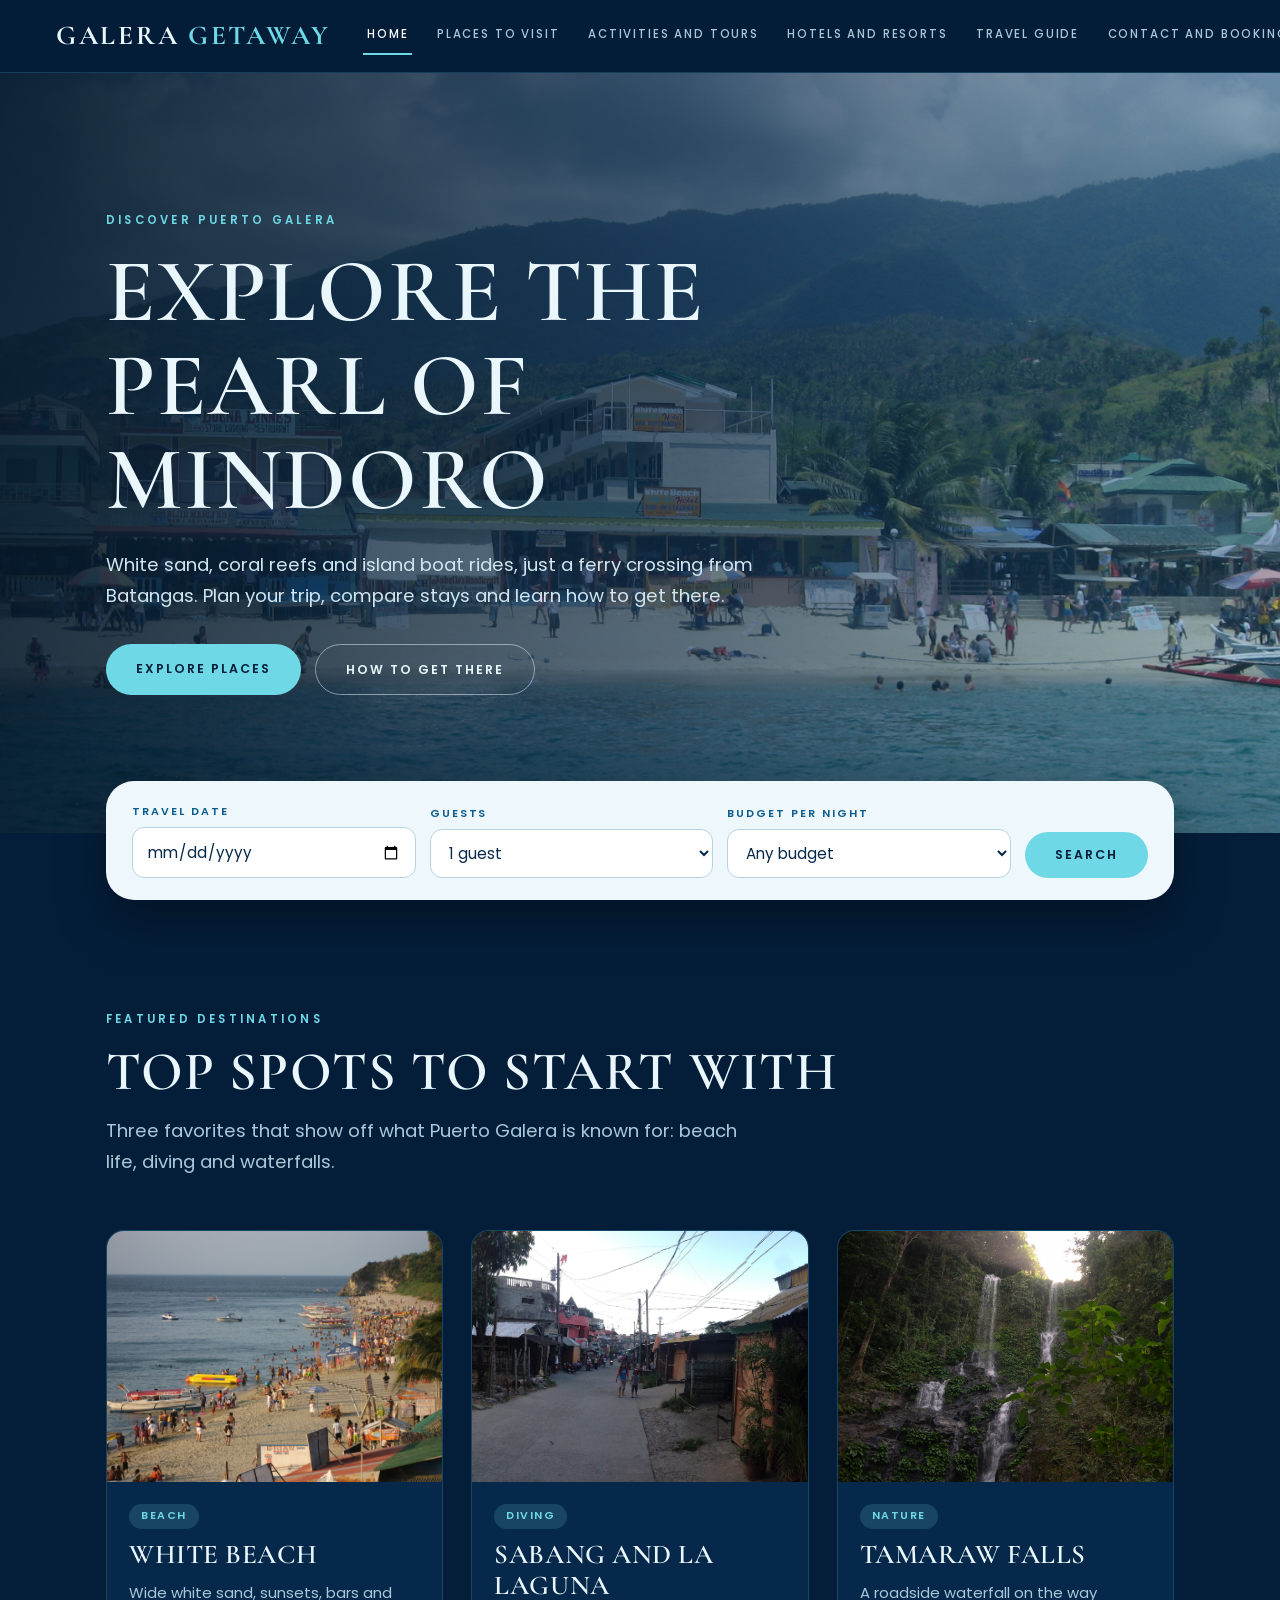
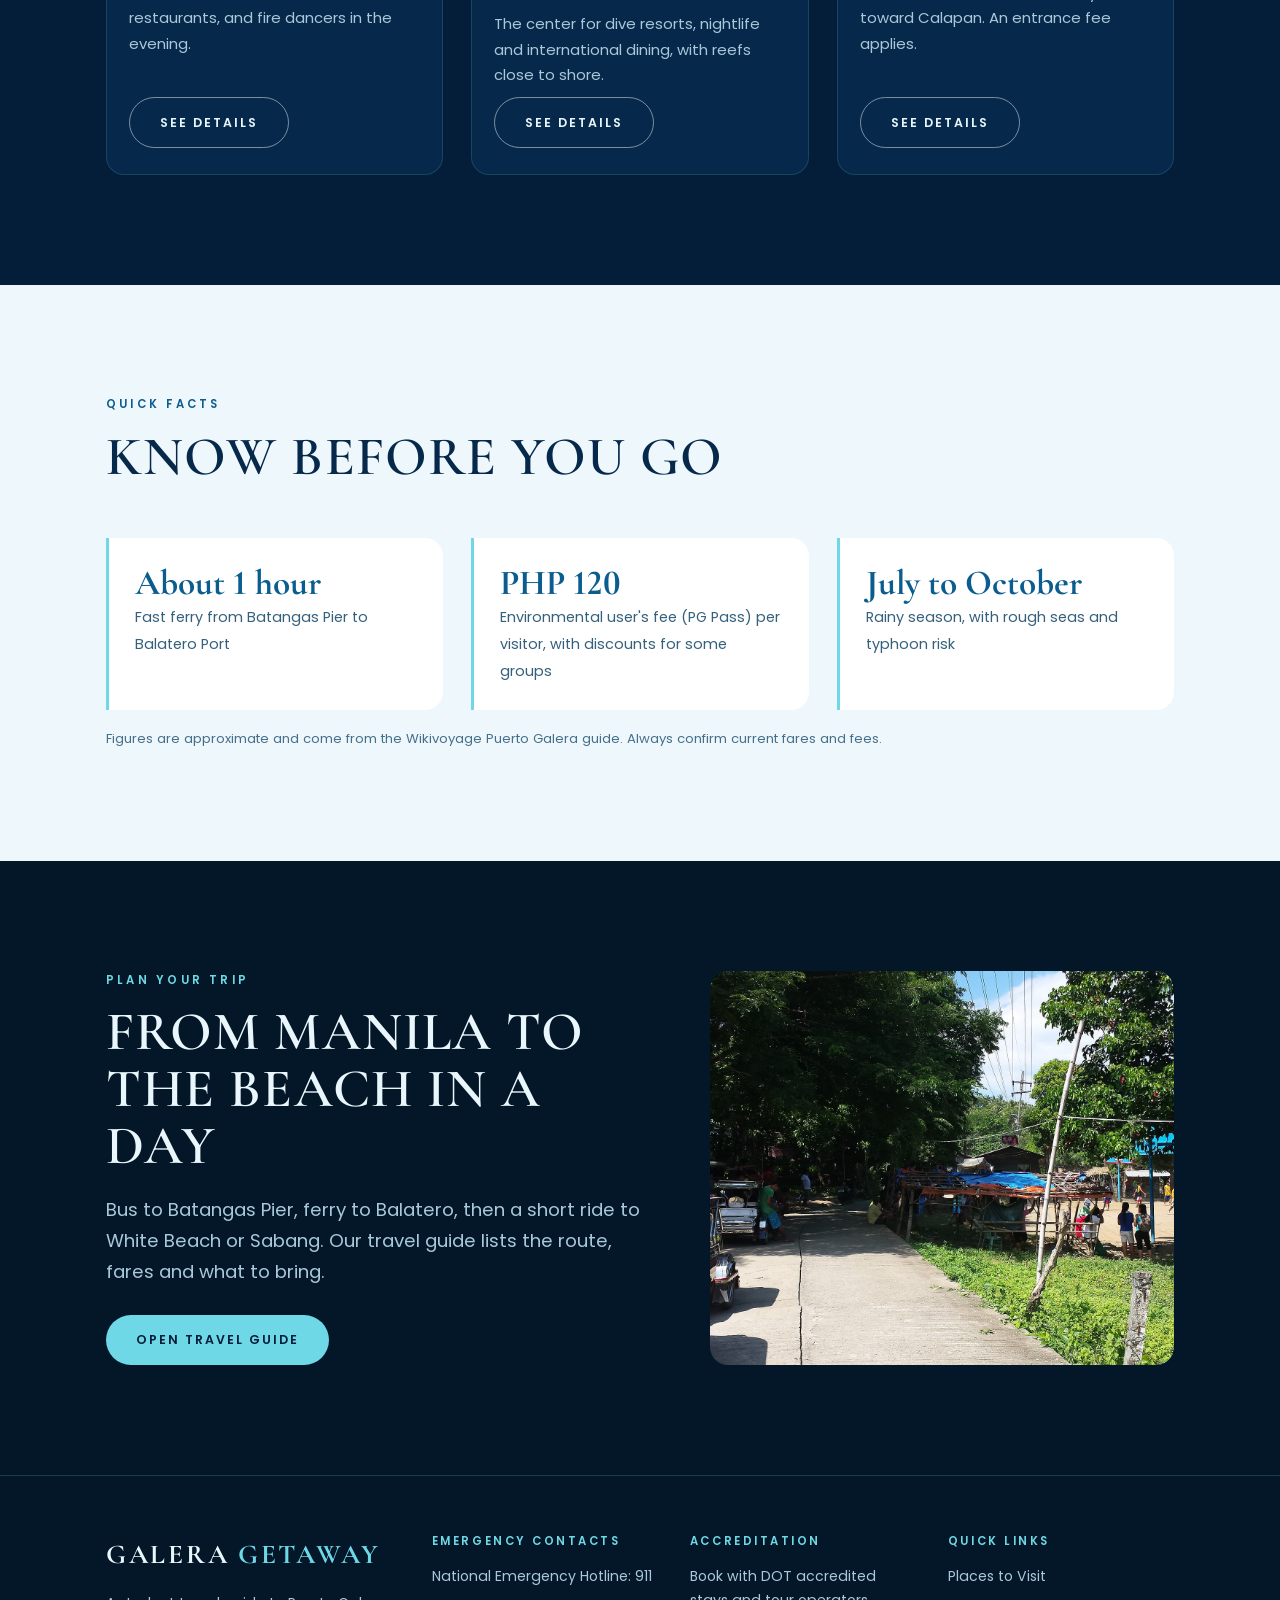
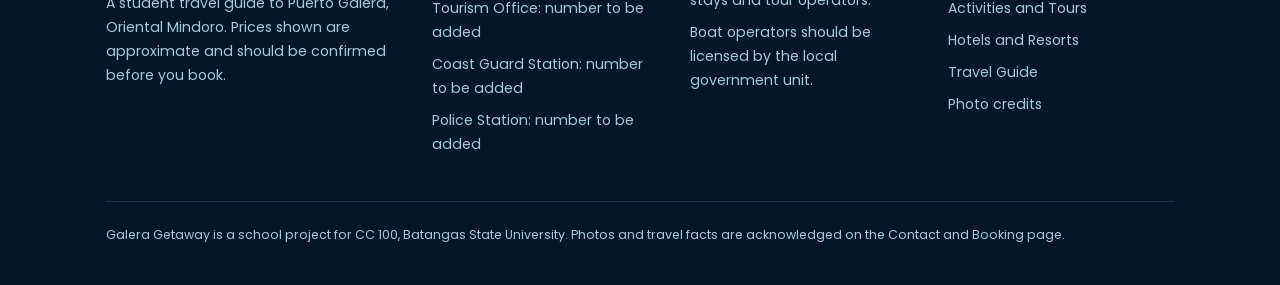
==== index.html @ 89b0ece3 "feat: add Galera Getaway Puerto Galera travel website Six page HTML and CSS site with top nav on des" ====
<!DOCTYPE html>
<html lang="en">
<head>
  <meta charset="utf-8">
  <meta name="viewport" content="width=device-width, initial-scale=1">
  <title>Home | Galera Getaway</title>
  <meta name="description" content="Plan a trip to Puerto Galera: places to visit, activities, hotels and a travel guide.">
  <link rel="preconnect" href="https://fonts.googleapis.com">
  <link rel="preconnect" href="https://fonts.gstatic.com" crossorigin>
  <link href="https://fonts.googleapis.com/css2?family=Cormorant+Garamond:wght@500;600;700&amp;family=Poppins:wght@400;500;600&amp;display=swap" rel="stylesheet">
  <link rel="stylesheet" href="styles.css">
</head>
<body>
  <header class="site-header">
    <div class="wrap">
      <a class="brand" href="index.html">Galera <span>Getaway</span></a>
      <nav aria-label="Main menu">
        <ul class="nav-list">
        <li><a href="index.html" aria-current="page"><svg viewBox="0 0 24 24" aria-hidden="true"><path d="M3 11l9-8 9 8v10a1 1 0 0 1-1 1h-5v-6H9v6H4a1 1 0 0 1-1-1z"/></svg><span class="tab-label-full">Home</span><span class="tab-label-short">Home</span></a></li>
        <li><a href="places.html"><svg viewBox="0 0 24 24" aria-hidden="true"><path d="M12 22s7-6.5 7-12a7 7 0 1 0-14 0c0 5.5 7 12 7 12z"/><circle cx="12" cy="10" r="2.5"/></svg><span class="tab-label-full">Places to Visit</span><span class="tab-label-short">Places</span></a></li>
        <li><a href="activities.html"><svg viewBox="0 0 24 24" aria-hidden="true"><circle cx="12" cy="12" r="9"/><path d="M16 8l-2 6-6 2 2-6z"/></svg><span class="tab-label-full">Activities and Tours</span><span class="tab-label-short">Tours</span></a></li>
        <li><a href="hotels.html"><svg viewBox="0 0 24 24" aria-hidden="true"><path d="M3 20V8M3 15h18v5M21 15v-3a3 3 0 0 0-3-3h-7v6"/><circle cx="7" cy="11.5" r="1.8"/></svg><span class="tab-label-full">Hotels and Resorts</span><span class="tab-label-short">Stay</span></a></li>
        <li><a href="guide.html"><svg viewBox="0 0 24 24" aria-hidden="true"><path d="M9 4L3 6v14l6-2 6 2 6-2V4l-6 2z"/><path d="M9 4v14M15 6v14"/></svg><span class="tab-label-full">Travel Guide</span><span class="tab-label-short">Guide</span></a></li>
        <li><a href="contact.html"><svg viewBox="0 0 24 24" aria-hidden="true"><rect x="3" y="5" width="18" height="16" rx="2"/><path d="M3 10h18M8 3v4M16 3v4"/></svg><span class="tab-label-full">Contact and Booking</span><span class="tab-label-short">Book</span></a></li>
        </ul>
      </nav>
    </div>
  </header>

  <main>
    <section class="hero">
      <img class="hero-bg" src="images/hero-white-beach.jpg" alt="White Beach in Puerto Galera seen from the sea">
      <div class="wrap">
        <p class="eyebrow">DISCOVER PUERTO GALERA</p>
        <h1>Explore the Pearl of Mindoro</h1>
        <p class="lead">White sand, coral reefs and island boat rides, just a ferry crossing from Batangas. Plan your trip, compare stays and learn how to get there.</p>
        <div class="hero-actions">
          <a class="btn" href="places.html">Explore Places</a>
          <a class="btn ghost" href="guide.html">How to Get There</a>
        </div>
      </div>
    </section>

    <div class="search-bar wrap">
      <form class="search-form" action="hotels.html" method="get">
        <div class="field"><label for="s-date">Travel date</label><input id="s-date" type="date"></div>
        <div class="field"><label for="s-guests">Guests</label>
          <select id="s-guests"><option>1 guest</option><option>2 guests</option><option>3 to 4 guests</option><option>5 or more guests</option></select></div>
        <div class="field"><label for="s-budget">Budget per night</label>
          <select id="s-budget"><option>Any budget</option><option>Budget</option><option>Mid range</option><option>Resort</option></select></div>
        <button class="btn" type="submit">Search</button>
      </form>
    </div>

    <section class="section">
      <div class="wrap">
        <div class="section-head">
          <p class="eyebrow">FEATURED DESTINATIONS</p>
          <h2>Top spots to start with</h2>
          <p class="lead">Three favorites that show off what Puerto Galera is known for: beach life, diving and waterfalls.</p>
        </div>
        <div class="grid cols-3">
        <article class="card">
          <img src="images/white-beach-sunset.jpg" alt="Sunset over White Beach, Puerto Galera" loading="lazy">
          <div class="card-body">
            <span class="tag">Beach</span>
            <h3>White Beach</h3>
            <p>Wide white sand, sunsets, bars and restaurants, and fire dancers in the evening.</p>
            <a class="btn ghost" href="places.html#white-beach">See details</a>
          </div>
        </article>
        <article class="card">
          <img src="images/sabang.jpg" alt="A street in Sabang" loading="lazy">
          <div class="card-body">
            <span class="tag">Diving</span>
            <h3>Sabang and La Laguna</h3>
            <p>The center for dive resorts, nightlife and international dining, with reefs close to shore.</p>
            <a class="btn ghost" href="places.html#sabang">See details</a>
          </div>
        </article>
        <article class="card">
          <img src="images/tamaraw-falls.jpg" alt="Tamaraw Falls near Puerto Galera" loading="lazy">
          <div class="card-body">
            <span class="tag">Nature</span>
            <h3>Tamaraw Falls</h3>
            <p>A roadside waterfall on the way toward Calapan. An entrance fee applies.</p>
            <a class="btn ghost" href="places.html#tamaraw-falls">See details</a>
          </div>
        </article>
        </div>
      </div>
    </section>

    <section class="section light">
      <div class="wrap">
        <div class="section-head">
          <p class="eyebrow">QUICK FACTS</p>
          <h2>Know before you go</h2>
        </div>
        <div class="grid cols-3">
          <div class="fact"><strong>About 1 hour</strong><span>Fast ferry from Batangas Pier to Balatero Port</span></div>
          <div class="fact"><strong>PHP 120</strong><span>Environmental user's fee (PG Pass) per visitor, with discounts for some groups</span></div>
          <div class="fact"><strong>July to October</strong><span>Rainy season, with rough seas and typhoon risk</span></div>
        </div>
        <p class="note">Figures are approximate and come from the Wikivoyage Puerto Galera guide. Always confirm current fares and fees.</p>
      </div>
    </section>

    <section class="section deep">
      <div class="wrap">
        <div class="split">
          <div>
            <p class="eyebrow">PLAN YOUR TRIP</p>
            <h2>From Manila to the beach in a day</h2>
            <p class="lead" style="margin:18px 0 28px">Bus to Batangas Pier, ferry to Balatero, then a short ride to White Beach or Sabang. Our travel guide lists the route, fares and what to bring.</p>
            <a class="btn" href="guide.html">Open Travel Guide</a>
          </div>
          <img src="images/balatero.jpg" alt="Balatero Port and the bay" loading="lazy" style="border-radius:var(--radius);width:100%;height:100%;min-height:260px;object-fit:cover">
        </div>
      </div>
    </section>
  </main>

  <footer class="site-footer">
    <div class="wrap">
      <div class="footer-grid">
        <div>
          <a class="brand" href="index.html">Galera <span>Getaway</span></a>
          <p style="margin-top:14px">A student travel guide to Puerto Galera, Oriental Mindoro. Prices shown are approximate and should be confirmed before you book.</p>
        </div>
        <div>
          <h4>Emergency Contacts</h4>
          <ul>
            <li>National Emergency Hotline: 911</li>
            <li>Tourism Office: number to be added</li>
            <li>Coast Guard Station: number to be added</li>
            <li>Police Station: number to be added</li>
          </ul>
        </div>
        <div>
          <h4>Accreditation</h4>
          <ul>
            <li>Book with DOT accredited stays and tour operators.</li>
            <li>Boat operators should be licensed by the local government unit.</li>
          </ul>
        </div>
        <div>
          <h4>Quick Links</h4>
          <ul>
            <li><a href="places.html">Places to Visit</a></li>
            <li><a href="activities.html">Activities and Tours</a></li>
            <li><a href="hotels.html">Hotels and Resorts</a></li>
            <li><a href="guide.html">Travel Guide</a></li>
            <li><a href="contact.html#credits">Photo credits</a></li>
          </ul>
        </div>
      </div>
      <p class="footer-base">Galera Getaway is a school project for CC 100, Batangas State University. Photos and travel facts are acknowledged on the Contact and Booking page.</p>
    </div>
  </footer>
</body>
</html>
---- styles.css ----
/* Galera Getaway, shared stylesheet for all pages */

:root {
  --navy-950: #031729;
  --navy-900: #041e3a;
  --navy-800: #06284a;
  --blue-700: #0b5d8f;
  --blue-500: #1c8fc2;
  --cyan: #6fd8e6;
  --cyan-dark: #4cc3d3;
  --mist: #eef7fb;
  --mist-2: #dcedf5;
  --ink: #06284a;
  --text-light: #e9f6fb;
  --text-soft: #a9c8d9;
  --gutter: clamp(16px, 5vw, 56px);
  --max: 1180px;
  --nav-h: 72px;
  --tab-h: 68px;
  --radius: 18px;
  --serif: "Cormorant Garamond", Georgia, "Times New Roman", serif;
  --sans: "Poppins", "Segoe UI", Arial, sans-serif;
}

*, *::before, *::after { box-sizing: border-box; }

html {
  scroll-behavior: smooth;
  -webkit-text-size-adjust: 100%;
}

body {
  margin: 0;
  background: var(--navy-900);
  color: var(--text-light);
  font-family: var(--sans);
  font-size: 1rem;
  line-height: 1.7;
  hyphens: none;
  overflow-wrap: normal;
  word-break: normal;
}

img { max-width: 100%; display: block; }
a { color: inherit; }
h1, h2, h3, h4, p, ul, ol, table, figure { margin: 0; }
ul, ol { padding: 0; list-style: none; }

/* ---------- Typography ---------- */
h1, h2, h3 {
  font-family: var(--serif);
  font-weight: 600;
  line-height: 1.05;
  text-transform: uppercase;
  letter-spacing: 0.02em;
}
h1 { font-size: clamp(2.6rem, 8vw, 5.6rem); }
h2 { font-size: clamp(2rem, 5vw, 3.4rem); }
h3 { font-size: clamp(1.35rem, 2.4vw, 1.7rem); line-height: 1.15; }

.eyebrow {
  font-size: 0.72rem;
  font-weight: 600;
  letter-spacing: 0.28em;
  text-transform: uppercase;
  color: var(--cyan);
  margin-bottom: 14px;
}
.lead { font-size: clamp(1rem, 1.6vw, 1.15rem); color: var(--text-soft); max-width: 60ch; }

/* ---------- Layout ---------- */
.wrap { width: 100%; max-width: var(--max); margin: 0 auto; padding: 0 var(--gutter); }

.section { padding: clamp(56px, 9vw, 110px) 0; }
.section.light { background: var(--mist); color: var(--ink); }
.section.light .eyebrow { color: var(--blue-700); }
.section.light .lead { color: #35607c; }
.section.deep { background: var(--navy-950); }

.section-head { margin-bottom: clamp(28px, 5vw, 52px); }
.section-head h2 { margin-bottom: 14px; }

.grid { display: grid; gap: clamp(16px, 2.4vw, 28px); }
.grid.cols-3 { grid-template-columns: repeat(3, minmax(0, 1fr)); }
.grid.cols-2 { grid-template-columns: repeat(2, minmax(0, 1fr)); }

/* ---------- Buttons ---------- */
.btn {
  display: inline-block;
  padding: 14px 30px;
  border-radius: 999px;
  background: var(--cyan);
  color: var(--navy-900);
  font-family: var(--sans);
  font-size: 0.78rem;
  font-weight: 600;
  letter-spacing: 0.16em;
  text-transform: uppercase;
  text-decoration: none;
  border: 0;
  cursor: pointer;
  transition: background 0.2s ease, transform 0.2s ease;
}
.btn:hover, .btn:focus-visible { background: #a4ebf3; transform: translateY(-2px); }
.btn.ghost { background: transparent; color: var(--text-light); border: 1px solid rgba(233, 246, 251, 0.5); }
.btn.ghost:hover { background: rgba(233, 246, 251, 0.12); }
.section.light .btn.ghost { color: var(--ink); border-color: rgba(6, 40, 74, 0.4); }

:focus-visible { outline: 3px solid var(--cyan); outline-offset: 3px; }

/* ---------- Navigation ---------- */
.site-header {
  position: sticky;
  top: 0;
  z-index: 50;
  background: rgba(4, 30, 58, 0.92);
  backdrop-filter: blur(10px);
  border-bottom: 1px solid rgba(111, 216, 230, 0.18);
}
.site-header .wrap {
  max-width: 1440px;
  gap: 32px;
  display: flex;
  align-items: center;
  justify-content: space-between;
  height: var(--nav-h);
}
.brand {
  font-family: var(--serif);
  font-size: 1.7rem;
  font-weight: 700;
  letter-spacing: 0.1em;
  text-transform: uppercase;
  text-decoration: none;
  white-space: nowrap;
}
.brand span { color: var(--cyan); }

.nav-list { display: flex; gap: clamp(12px, 1.6vw, 26px); }
.nav-list a {
  display: block;
  padding: 8px 4px;
  font-size: 0.72rem;
  font-weight: 500;
  letter-spacing: 0.16em;
  text-transform: uppercase;
  text-decoration: none;
  color: var(--text-soft);
  border-bottom: 2px solid transparent;
  white-space: nowrap;
  transition: color 0.2s ease, border-color 0.2s ease;
}
.nav-list a:hover, .nav-list a[aria-current="page"] { color: #fff; border-color: var(--cyan); }
.nav-list svg, .nav-list .tab-label-short { display: none; }

/* ---------- Hero ---------- */
.hero {
  position: relative;
  display: flex;
  align-items: center;
  min-height: min(86vh, 760px);
  overflow: hidden;
  isolation: isolate;
}
.hero.short { min-height: min(52vh, 460px); }
.hero-bg {
  position: absolute;
  inset: 0;
  width: 100%;
  height: 100%;
  object-fit: cover;
  z-index: -2;
}
.hero::after {
  content: "";
  position: absolute;
  inset: 0;
  z-index: -1;
  background: linear-gradient(100deg, rgba(3, 23, 41, 0.9) 0%, rgba(6, 40, 74, 0.62) 55%, rgba(11, 93, 143, 0.28) 100%);
}
.hero .wrap { padding-top: 48px; padding-bottom: 48px; }
.hero h1 { max-width: 15ch; margin-bottom: 22px; }
.hero.short h1 { font-size: clamp(2.4rem, 7vw, 4.4rem); max-width: 16ch; }
.hero .lead { margin-bottom: 32px; color: #cfe6f1; }
.hero-actions { display: flex; flex-wrap: wrap; gap: 14px; }

/* ---------- Search bar ---------- */
.search-bar {
  position: relative;
  z-index: 2;
  margin-top: -52px;
}
.search-form {
  display: grid;
  grid-template-columns: repeat(3, minmax(0, 1fr)) auto;
  gap: 14px;
  align-items: end;
  padding: 22px 26px;
  border-radius: 28px;
  background: var(--mist);
  color: var(--ink);
  box-shadow: 0 22px 50px rgba(0, 0, 0, 0.35);
}
.field { display: flex; flex-direction: column; gap: 6px; min-width: 0; }
.field label {
  font-size: 0.68rem;
  font-weight: 600;
  letter-spacing: 0.18em;
  text-transform: uppercase;
  color: var(--blue-700);
}
.field input, .field select, .field textarea {
  width: 100%;
  padding: 12px 14px;
  border: 1px solid #b7d3e2;
  border-radius: 12px;
  background: #fff;
  color: var(--ink);
  font-family: var(--sans);
  font-size: 0.95rem;
}

/* ---------- Cards ---------- */
.card {
  display: flex;
  flex-direction: column;
  overflow: hidden;
  border-radius: var(--radius);
  background: var(--navy-800);
  border: 1px solid rgba(111, 216, 230, 0.16);
  transition: transform 0.25s ease, border-color 0.25s ease;
}
.card:hover { transform: translateY(-4px); border-color: rgba(111, 216, 230, 0.5); }
.card img { width: 100%; aspect-ratio: 4 / 3; object-fit: cover; }
.card-body { display: flex; flex-direction: column; flex: 1; gap: 10px; padding: 22px 22px 26px; }
.card-body p { color: var(--text-soft); font-size: 0.93rem; }
.card-body .btn { align-self: flex-start; margin-top: auto; }
.tag {
  align-self: flex-start;
  padding: 3px 12px;
  border-radius: 999px;
  background: rgba(111, 216, 230, 0.16);
  color: var(--cyan);
  font-size: 0.68rem;
  font-weight: 600;
  letter-spacing: 0.14em;
  text-transform: uppercase;
}

.section.light .card { background: #fff; border-color: #cfe3ee; }
.section.light .card-body p { color: #46708a; }
.section.light .tag { background: #d6edf6; color: var(--blue-700); }

/* ---------- Facts band ---------- */
.fact { padding: 26px; border-left: 3px solid var(--cyan); background: rgba(255, 255, 255, 0.04); border-radius: 0 var(--radius) var(--radius) 0; }
.fact strong { display: block; font-family: var(--serif); font-size: 2.2rem; color: var(--cyan); line-height: 1.1; }
.fact span { color: var(--text-soft); font-size: 0.9rem; }

/* ---------- Tables ---------- */
.table-wrap { overflow-x: auto; border-radius: var(--radius); border: 1px solid rgba(111, 216, 230, 0.2); }
table { width: 100%; border-collapse: collapse; min-width: 560px; }
th, td { padding: 16px 20px; text-align: left; vertical-align: top; border-bottom: 1px solid rgba(111, 216, 230, 0.16); }
th {
  font-size: 0.7rem;
  font-weight: 600;
  letter-spacing: 0.18em;
  text-transform: uppercase;
  color: var(--cyan);
  background: rgba(111, 216, 230, 0.08);
}
td { font-size: 0.93rem; }
td:first-child { font-weight: 600; }
tr:last-child td { border-bottom: 0; }
.section.light .table-wrap { border-color: #cfe3ee; background: #fff; }
.section.light th { color: var(--blue-700); background: #e3f1f8; }
.section.light td { border-color: #e1eef5; }

.note { margin-top: 18px; font-size: 0.82rem; color: var(--text-soft); }
.section.light .note { color: #46708a; }

/* ---------- Hotel filter (CSS only) ---------- */
.filter-radio { position: absolute; opacity: 0; pointer-events: none; }
.filter-bar { display: flex; flex-wrap: wrap; gap: 10px; margin-bottom: 30px; }
.chip {
  padding: 10px 22px;
  border-radius: 999px;
  border: 1px solid #9cc4d8;
  font-size: 0.74rem;
  font-weight: 600;
  letter-spacing: 0.14em;
  text-transform: uppercase;
  color: var(--blue-700);
  cursor: pointer;
  background: #fff;
}
#f-all:checked ~ .filter-bar [for="f-all"],
#f-budget:checked ~ .filter-bar [for="f-budget"],
#f-mid:checked ~ .filter-bar [for="f-mid"],
#f-resort:checked ~ .filter-bar [for="f-resort"] { background: var(--blue-700); color: #fff; border-color: var(--blue-700); }
#f-budget:focus-visible ~ .filter-bar [for="f-budget"],
#f-mid:focus-visible ~ .filter-bar [for="f-mid"],
#f-resort:focus-visible ~ .filter-bar [for="f-resort"],
#f-all:focus-visible ~ .filter-bar [for="f-all"] { outline: 3px solid var(--cyan); outline-offset: 3px; }
#f-budget:checked ~ .grid .stay:not([data-tier="budget"]),
#f-mid:checked ~ .grid .stay:not([data-tier="mid"]),
#f-resort:checked ~ .grid .stay:not([data-tier="resort"]) { display: none; }

/* ---------- Route steps ---------- */
.route { display: grid; grid-template-columns: repeat(4, minmax(0, 1fr)); gap: 0; counter-reset: step; }
.step { position: relative; padding: 0 18px 0 0; }
.step::before {
  counter-increment: step;
  content: counter(step);
  display: grid;
  place-items: center;
  width: 44px;
  height: 44px;
  margin-bottom: 16px;
  border-radius: 50%;
  background: var(--cyan);
  color: var(--navy-900);
  font-weight: 700;
  position: relative;
  z-index: 1;
}
.step::after {
  content: "";
  position: absolute;
  top: 21px;
  left: 44px;
  right: 0;
  height: 2px;
  background: rgba(111, 216, 230, 0.4);
}
.step:last-child::after { display: none; }
.step h3 { font-size: 1.35rem; margin-bottom: 6px; }
.step p { color: var(--text-soft); font-size: 0.9rem; }

/* ---------- Lists ---------- */
.checklist li { position: relative; padding: 10px 0 10px 28px; border-bottom: 1px solid rgba(111, 216, 230, 0.14); color: var(--text-soft); }
.checklist li::before {
  content: "";
  position: absolute;
  left: 4px;
  top: 19px;
  width: 9px;
  height: 9px;
  border-radius: 50%;
  background: var(--cyan);
}
.checklist strong { color: var(--text-light); font-weight: 600; }
.section.light .checklist li { color: #35607c; border-color: #cfe3ee; }
.section.light .checklist strong { color: var(--ink); }
.section.light .checklist li::before { background: var(--blue-500); }

/* ---------- Map ---------- */
.map-frame { width: 100%; height: 100%; min-height: 360px; border: 0; border-radius: var(--radius); background: var(--mist-2); }
.split { display: grid; grid-template-columns: 1.2fr 1fr; gap: clamp(20px, 4vw, 48px); align-items: stretch; }

/* ---------- Forms ---------- */
.form-card { padding: clamp(22px, 4vw, 38px); border-radius: 28px; background: var(--mist); color: var(--ink); }
.form-grid { display: grid; grid-template-columns: repeat(2, minmax(0, 1fr)); gap: 16px; }
.form-grid .full { grid-column: 1 / -1; }
.field textarea { min-height: 130px; resize: vertical; }

/* ---------- Footer ---------- */
.site-footer { background: var(--navy-950); border-top: 1px solid rgba(111, 216, 230, 0.2); padding: 56px 0 40px; }
.footer-grid { display: grid; grid-template-columns: 1.3fr 1fr 1fr 1fr; gap: 32px; }
.footer-grid h4 {
  margin-bottom: 14px;
  font-size: 0.72rem;
  font-weight: 600;
  letter-spacing: 0.22em;
  text-transform: uppercase;
  color: var(--cyan);
}
.footer-grid li { margin-bottom: 8px; font-size: 0.88rem; color: var(--text-soft); }
.footer-grid a { text-decoration: none; }
.footer-grid a:hover { color: #fff; text-decoration: underline; }
.footer-grid p { font-size: 0.88rem; color: var(--text-soft); max-width: 34ch; }
.footer-base { margin-top: 36px; padding-top: 22px; border-top: 1px solid rgba(111, 216, 230, 0.14); font-size: 0.78rem; color: var(--text-soft); }

/* ---------- Tablet ---------- */
@media (max-width: 1100px) {
  .grid.cols-3 { grid-template-columns: repeat(2, minmax(0, 1fr)); }
  .footer-grid { grid-template-columns: repeat(2, minmax(0, 1fr)); }
  .nav-list a { font-size: 0.68rem; letter-spacing: 0.1em; }
}

/* ---------- Phone: bottom tab bar replaces top menu ---------- */
@media (max-width: 1179px) {
  body { padding-bottom: calc(var(--tab-h) + env(safe-area-inset-bottom)); }
  .site-header { position: static; backdrop-filter: none; background: var(--navy-900); }
  .site-header .wrap { height: 60px; justify-content: center; }
  .brand { font-size: 1.45rem; }

  .nav-list {
    position: fixed;
    left: 0;
    right: 0;
    bottom: 0;
    z-index: 60;
    gap: 0;
    justify-content: space-around;
    height: calc(var(--tab-h) + env(safe-area-inset-bottom));
    padding: 6px 4px env(safe-area-inset-bottom);
    background: rgba(3, 23, 41, 0.97);
    backdrop-filter: blur(12px);
    border-top: 1px solid rgba(111, 216, 230, 0.28);
  }
  .nav-list li { flex: 1 1 0; min-width: 0; }
  .nav-list a {
    display: flex;
    flex-direction: column;
    align-items: center;
    justify-content: center;
    gap: 4px;
    height: 100%;
    padding: 4px 2px;
    font-size: 0.6rem;
    letter-spacing: 0.04em;
    border-bottom: 0;
    border-top: 2px solid transparent;
    border-radius: 0;
  }
  .nav-list a[aria-current="page"] { color: var(--cyan); border-top-color: var(--cyan); }
  .nav-list svg { display: block; width: 22px; height: 22px; fill: none; stroke: currentColor; stroke-width: 1.7; stroke-linecap: round; stroke-linejoin: round; }
  .nav-list .tab-label-full { display: none; }
  .nav-list .tab-label-short { display: block; }

  .search-form { grid-template-columns: repeat(2, minmax(0, 1fr)); border-radius: 22px; }
  .search-form .btn { grid-column: 1 / -1; width: 100%; text-align: center; }
  .split { grid-template-columns: 1fr; }
  .route { grid-template-columns: 1fr; gap: 26px; }
  .step { padding: 0 0 0 62px; }
  .step::before { position: absolute; left: 0; top: 0; margin: 0; }
  .step::after { top: 44px; bottom: -26px; left: 21px; right: auto; width: 2px; height: auto; }
}

@media (max-width: 640px) {
  .grid.cols-3, .grid.cols-2 { grid-template-columns: 1fr; }
  .form-grid { grid-template-columns: 1fr; }
  .footer-grid { grid-template-columns: 1fr; }
  .search-form { grid-template-columns: 1fr; }
  .hero { min-height: 78vh; }
}

@media (prefers-reduced-motion: reduce) {
  html { scroll-behavior: auto; }
  * { transition: none !important; }
}

.grid > div > .card { height: 100%; }

.card-body p.price { font-family: var(--serif); font-size: 1.7rem; font-weight: 700; line-height: 1.1; color: var(--cyan); font-variant-numeric: lining-nums; }
.section.light .card-body p.price { color: var(--blue-700); }
.card-body p.price small { font-family: var(--sans); font-size: 0.72rem; font-weight: 400; color: var(--text-soft); }
.section.light .card-body p.price small { color: #46708a; }
.fact strong { font-variant-numeric: lining-nums; }
.section.light .fact { background: #fff; }
.section.light .fact strong { color: var(--blue-700); }
.section.light .fact span { color: #35607c; }

[id] { scroll-margin-top: 92px; }
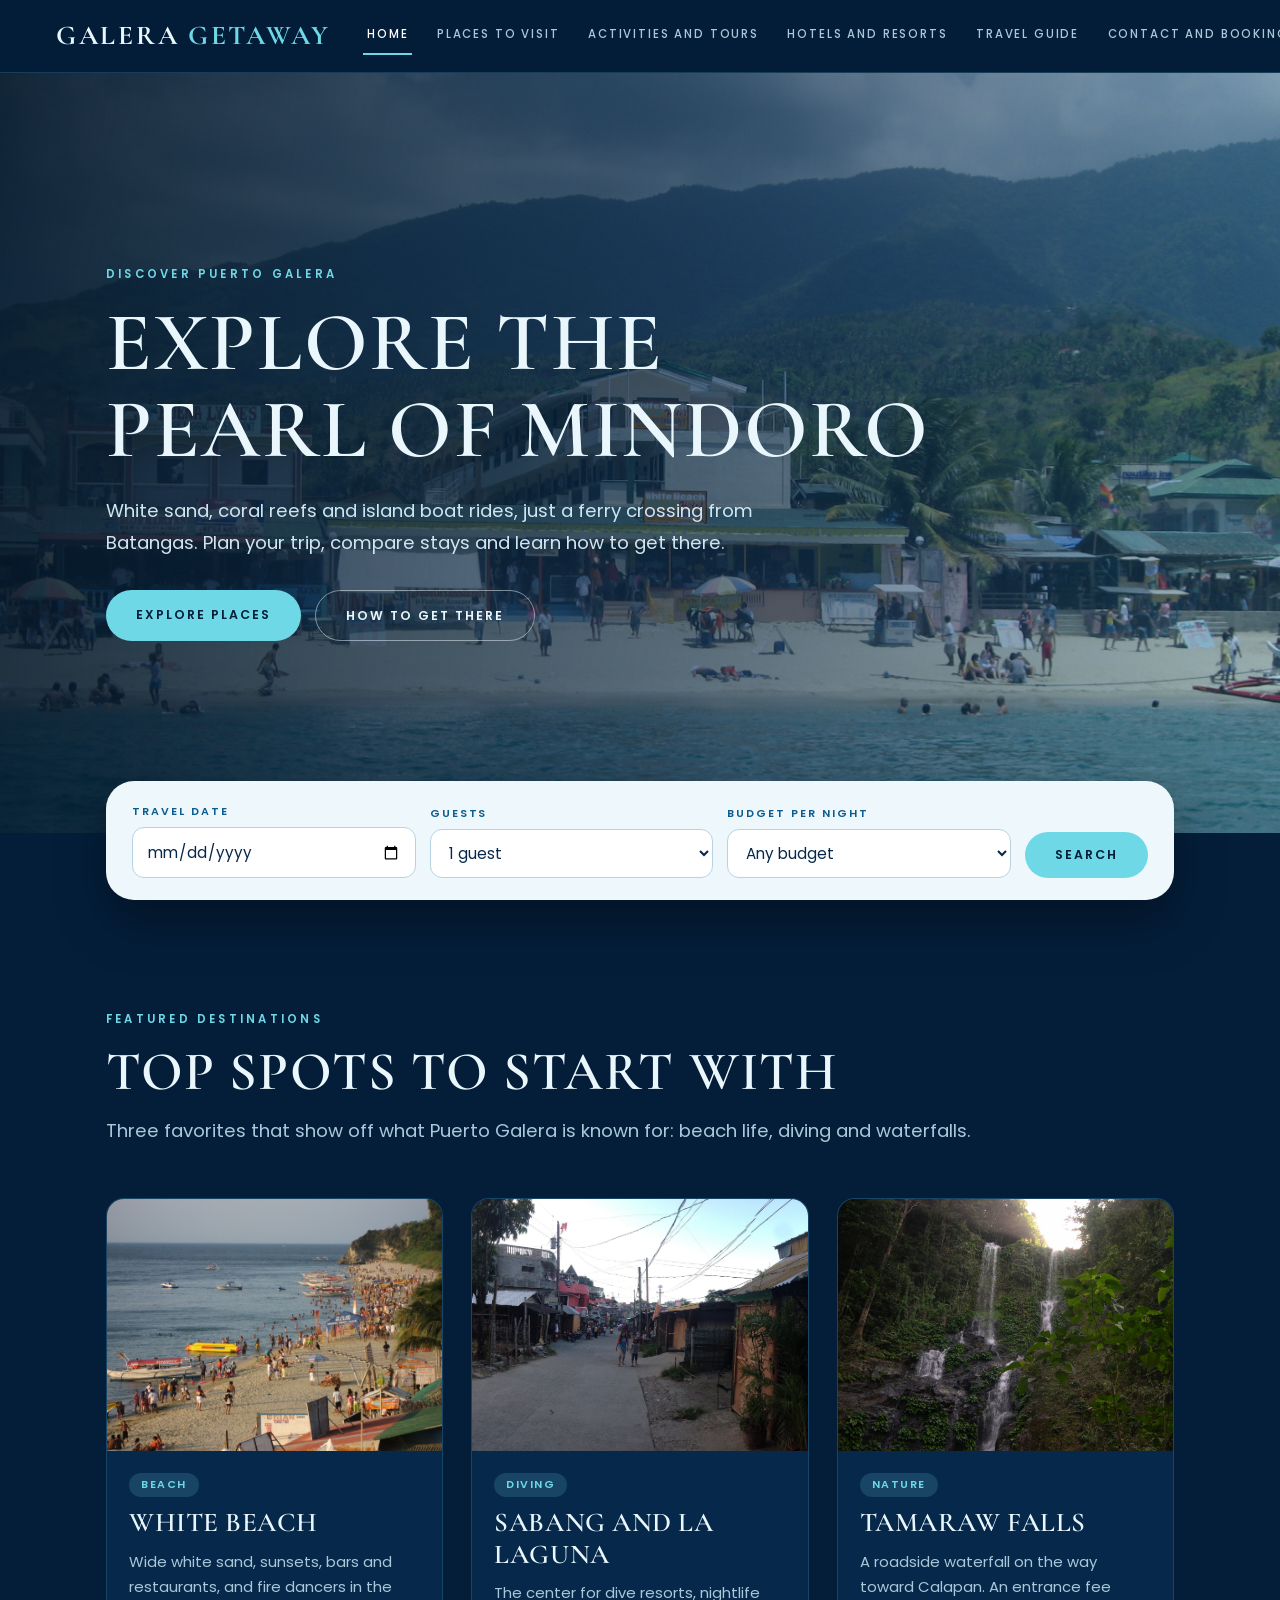
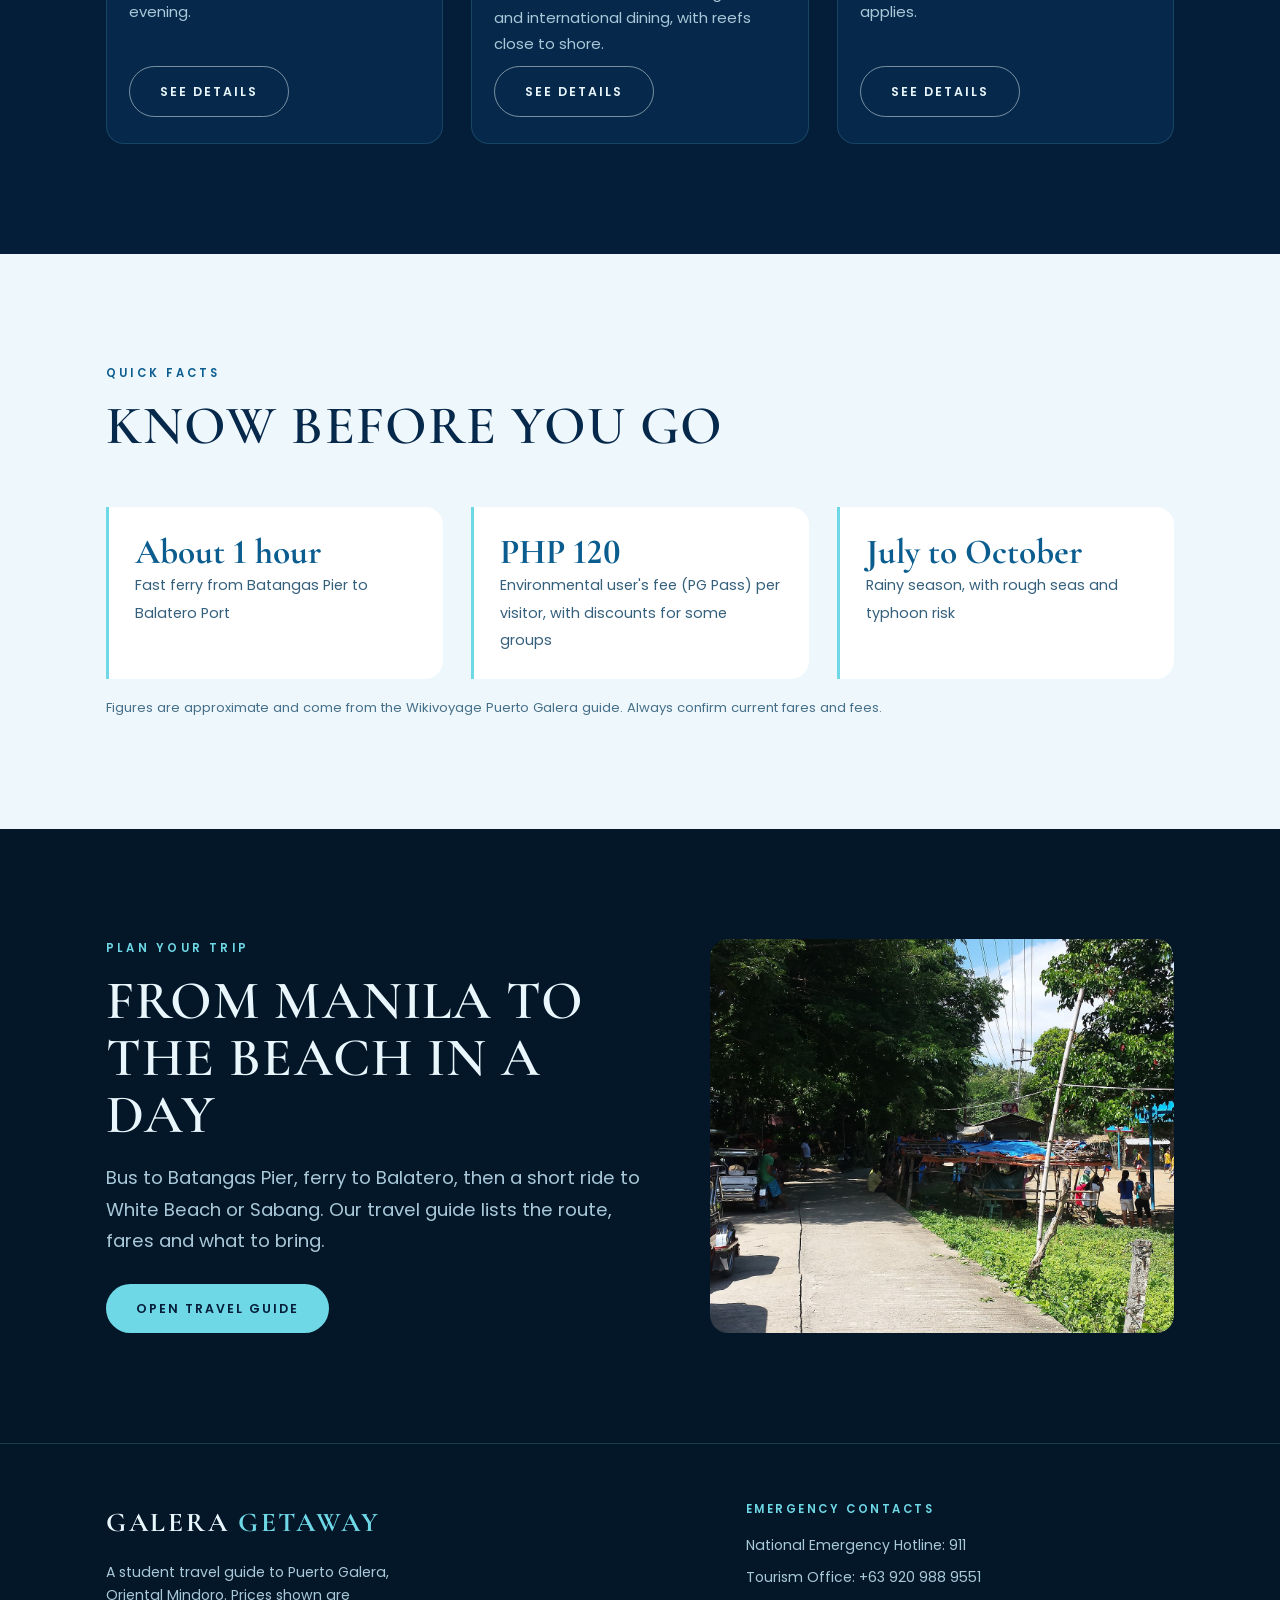
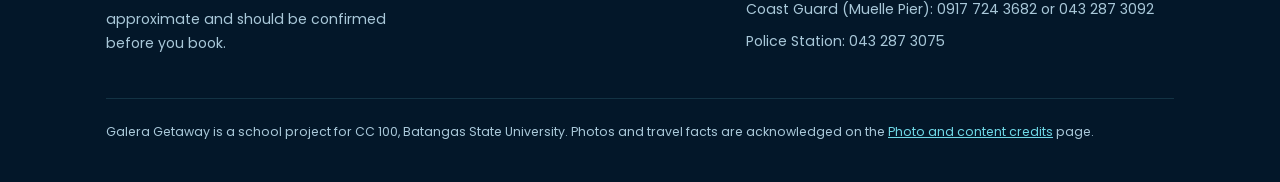
==== commit 28f2084c: "feat: polish headlines, footer, credits page and CSS animations Two line headlines, simpler footer w" ====
--- a/index.html
+++ b/index.html
@@ -32,7 +32,7 @@
       <img class="hero-bg" src="images/hero-white-beach.jpg" alt="White Beach in Puerto Galera seen from the sea">
       <div class="wrap">
         <p class="eyebrow">DISCOVER PUERTO GALERA</p>
-        <h1>Explore the Pearl of Mindoro</h1>
+        <h1><span>Explore the</span> <span>Pearl of Mindoro</span></h1>
         <p class="lead">White sand, coral reefs and island boat rides, just a ferry crossing from Batangas. Plan your trip, compare stays and learn how to get there.</p>
         <div class="hero-actions">
           <a class="btn" href="places.html">Explore Places</a>
@@ -57,7 +57,7 @@
         <div class="section-head">
           <p class="eyebrow">FEATURED DESTINATIONS</p>
           <h2>Top spots to start with</h2>
-          <p class="lead">Three favorites that show off what Puerto Galera is known for: beach life, diving and waterfalls.</p>
+          <p class="lead wide">Three favorites that show off what Puerto Galera is known for: beach life, diving and waterfalls.</p>
         </div>
         <div class="grid cols-3">
         <article class="card">
@@ -132,30 +132,13 @@
           <h4>Emergency Contacts</h4>
           <ul>
             <li>National Emergency Hotline: 911</li>
-            <li>Tourism Office: number to be added</li>
-            <li>Coast Guard Station: number to be added</li>
-            <li>Police Station: number to be added</li>
-          </ul>
-        </div>
-        <div>
-          <h4>Accreditation</h4>
-          <ul>
-            <li>Book with DOT accredited stays and tour operators.</li>
-            <li>Boat operators should be licensed by the local government unit.</li>
-          </ul>
-        </div>
-        <div>
-          <h4>Quick Links</h4>
-          <ul>
-            <li><a href="places.html">Places to Visit</a></li>
-            <li><a href="activities.html">Activities and Tours</a></li>
-            <li><a href="hotels.html">Hotels and Resorts</a></li>
-            <li><a href="guide.html">Travel Guide</a></li>
-            <li><a href="contact.html#credits">Photo credits</a></li>
+            <li>Tourism Office: <a href="tel:+639209889551">+63 920 988 9551</a></li>
+            <li>Coast Guard (Muelle Pier): <a href="tel:+639177243682">0917 724 3682</a> or <a href="tel:+63432873092">043 287 3092</a></li>
+            <li>Police Station: <a href="tel:+63432873075">043 287 3075</a></li>
           </ul>
         </div>
       </div>
-      <p class="footer-base">Galera Getaway is a school project for CC 100, Batangas State University. Photos and travel facts are acknowledged on the Contact and Booking page.</p>
+      <p class="footer-base">Galera Getaway is a school project for CC 100, Batangas State University. Photos and travel facts are acknowledged on the <a href="credits.html">Photo and content credits</a> page.</p>
     </div>
   </footer>
 </body>
--- a/styles.css
+++ b/styles.css
@@ -365,7 +365,7 @@
 
 /* ---------- Footer ---------- */
 .site-footer { background: var(--navy-950); border-top: 1px solid rgba(111, 216, 230, 0.2); padding: 56px 0 40px; }
-.footer-grid { display: grid; grid-template-columns: 1.3fr 1fr 1fr 1fr; gap: 32px; }
+.footer-grid { display: grid; grid-template-columns: 1.4fr 1fr; gap: 40px; }
 .footer-grid h4 {
   margin-bottom: 14px;
   font-size: 0.72rem;
@@ -383,7 +383,6 @@
 /* ---------- Tablet ---------- */
 @media (max-width: 1100px) {
   .grid.cols-3 { grid-template-columns: repeat(2, minmax(0, 1fr)); }
-  .footer-grid { grid-template-columns: repeat(2, minmax(0, 1fr)); }
   .nav-list a { font-size: 0.68rem; letter-spacing: 0.1em; }
 }
 
@@ -462,3 +461,84 @@
 .section.light .fact span { color: #35607c; }
 
 [id] { scroll-margin-top: 92px; }
+
+/* Home hero headline: two lines, second line is "PEARL OF MINDORO" */
+.hero:not(.short) h1 { max-width: none; font-size: clamp(1.45rem, 6.6vw, 5.2rem); }
+.hero h1 span { display: block; white-space: nowrap; }
+
+.footer-base a { color: var(--cyan); }
+
+/* Two line headline with both lines stretched edge to edge */
+.hero h1.lockup { display: inline-block; max-width: none; }
+.hero h1.lockup span { display: block; white-space: nowrap; text-align: justify; text-align-last: justify; }
+
+/* Centered hero text (guide page) */
+.hero.center .wrap { text-align: center; }
+.hero.center h1 { max-width: none; margin-left: auto; margin-right: auto; }
+.hero.center::after { background: linear-gradient(180deg, rgba(3, 23, 41, 0.72) 0%, rgba(6, 40, 74, 0.6) 100%); }
+.hero.center h1 { font-size: clamp(1.45rem, 7.4vw, 4.4rem); }
+
+/* ---------- Animations (CSS only) ---------- */
+@keyframes fade-up {
+  from { opacity: 0; transform: translateY(28px); }
+  to   { opacity: 1; transform: translateY(0); }
+}
+@keyframes fade-in { from { opacity: 0; } to { opacity: 1; } }
+@keyframes slow-zoom { from { transform: scale(1); } to { transform: scale(1.1); } }
+@keyframes float-in-down { from { opacity: 0; transform: translateY(-14px); } to { opacity: 1; transform: translateY(0); } }
+@keyframes pulse-ring {
+  0%   { box-shadow: 0 0 0 0 rgba(111, 216, 230, 0.55); }
+  70%  { box-shadow: 0 0 0 16px rgba(111, 216, 230, 0); }
+  100% { box-shadow: 0 0 0 0 rgba(111, 216, 230, 0); }
+}
+
+/* Hero: slow background zoom and staggered text on page load */
+.hero-bg { animation: slow-zoom 18s ease-out both; }
+.hero .eyebrow { animation: fade-up 0.8s 0.1s ease-out both; }
+.hero h1:not(:has(span)), .hero h1 span { animation: fade-up 0.9s 0.25s ease-out both; }
+.hero h1 span:nth-child(2) { animation-delay: 0.45s; }
+.hero .lead { animation: fade-up 0.9s 0.65s ease-out both; }
+.hero-actions { animation: fade-up 0.9s 0.85s ease-out both; }
+.hero .btn:not(.ghost) { animation: pulse-ring 2.6s 2s infinite; }
+.site-header { animation: float-in-down 0.7s ease-out both; }
+.search-form { animation: fade-up 0.9s 1s ease-out both; }
+
+/* Images zoom gently inside their cards */
+.card { overflow: hidden; }
+.card img { transition: transform 0.6s ease; }
+.card:hover img { transform: scale(1.06); }
+
+/* Buttons and links */
+.btn { transition: background 0.2s ease, transform 0.2s ease, box-shadow 0.2s ease; }
+.btn:hover { box-shadow: 0 10px 24px rgba(111, 216, 230, 0.28); }
+.footer-grid a, .footer-base a { transition: color 0.2s ease; }
+
+/* Tab bar icons lift when active */
+.nav-list a svg { transition: transform 0.25s ease; }
+.nav-list a:hover svg, .nav-list a[aria-current="page"] svg { transform: translateY(-2px) scale(1.08); }
+
+
+/* Scroll reveal: only in browsers that support scroll driven animations */
+@supports (animation-timeline: view()) {
+  .section-head, .card, .fact, .step, .table-wrap, .checklist li, .split > *, .form-card {
+    animation: fade-up linear backwards;
+    animation-timeline: view();
+    animation-range: entry 0% entry 45%;
+  }
+  .step:nth-child(2) { animation-range: entry 5% entry 50%; }
+  .step:nth-child(3) { animation-range: entry 10% entry 55%; }
+  .step:nth-child(4) { animation-range: entry 15% entry 60%; }
+}
+
+/* Route line draws in */
+@keyframes draw-line { from { transform: scaleX(0); } to { transform: scaleX(1); } }
+@media (min-width: 1020px) {
+  .step::after { transform-origin: left center; animation: draw-line 1s 0.3s ease-out both; }
+}
+
+@media (prefers-reduced-motion: reduce) {
+  *, *::before, *::after { animation: none !important; transition: none !important; }
+}
+
+.lead.wide { max-width: none; }
+.note.small { font-size: 0.74rem; font-style: italic; }
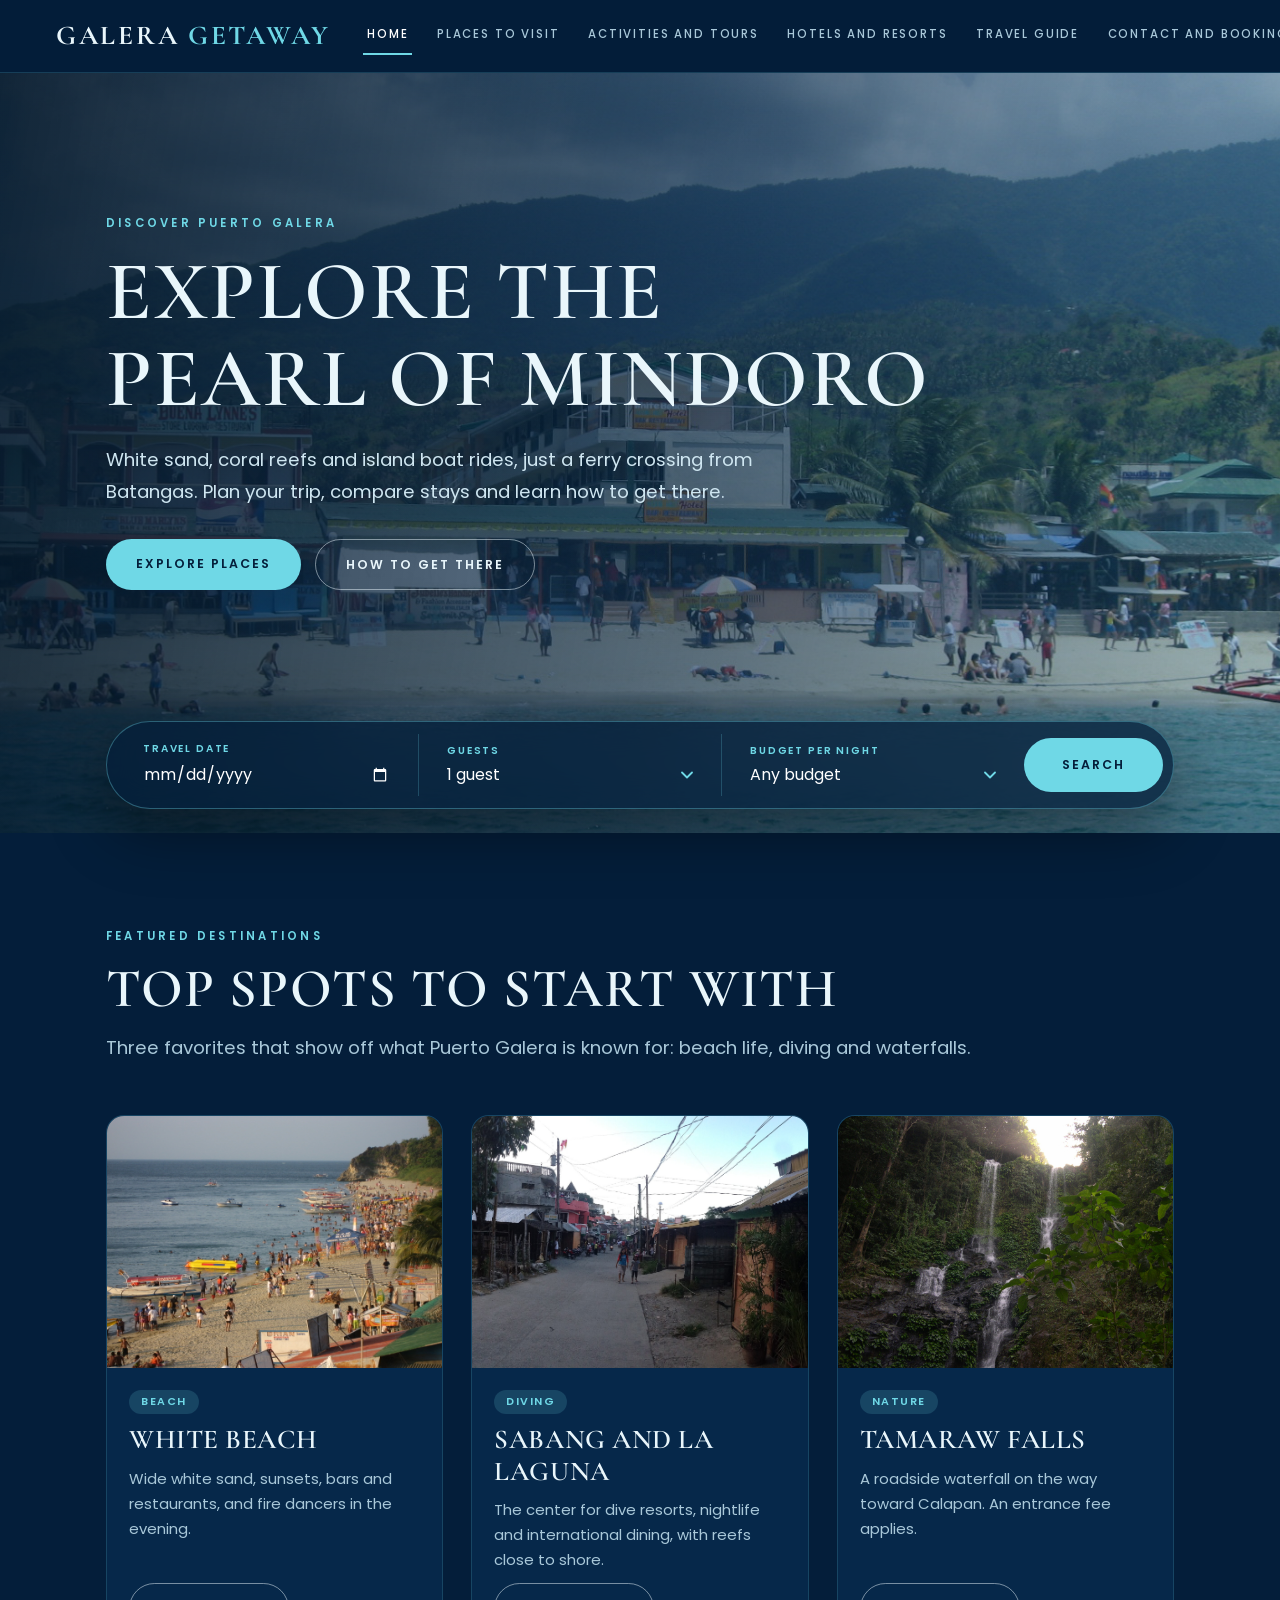
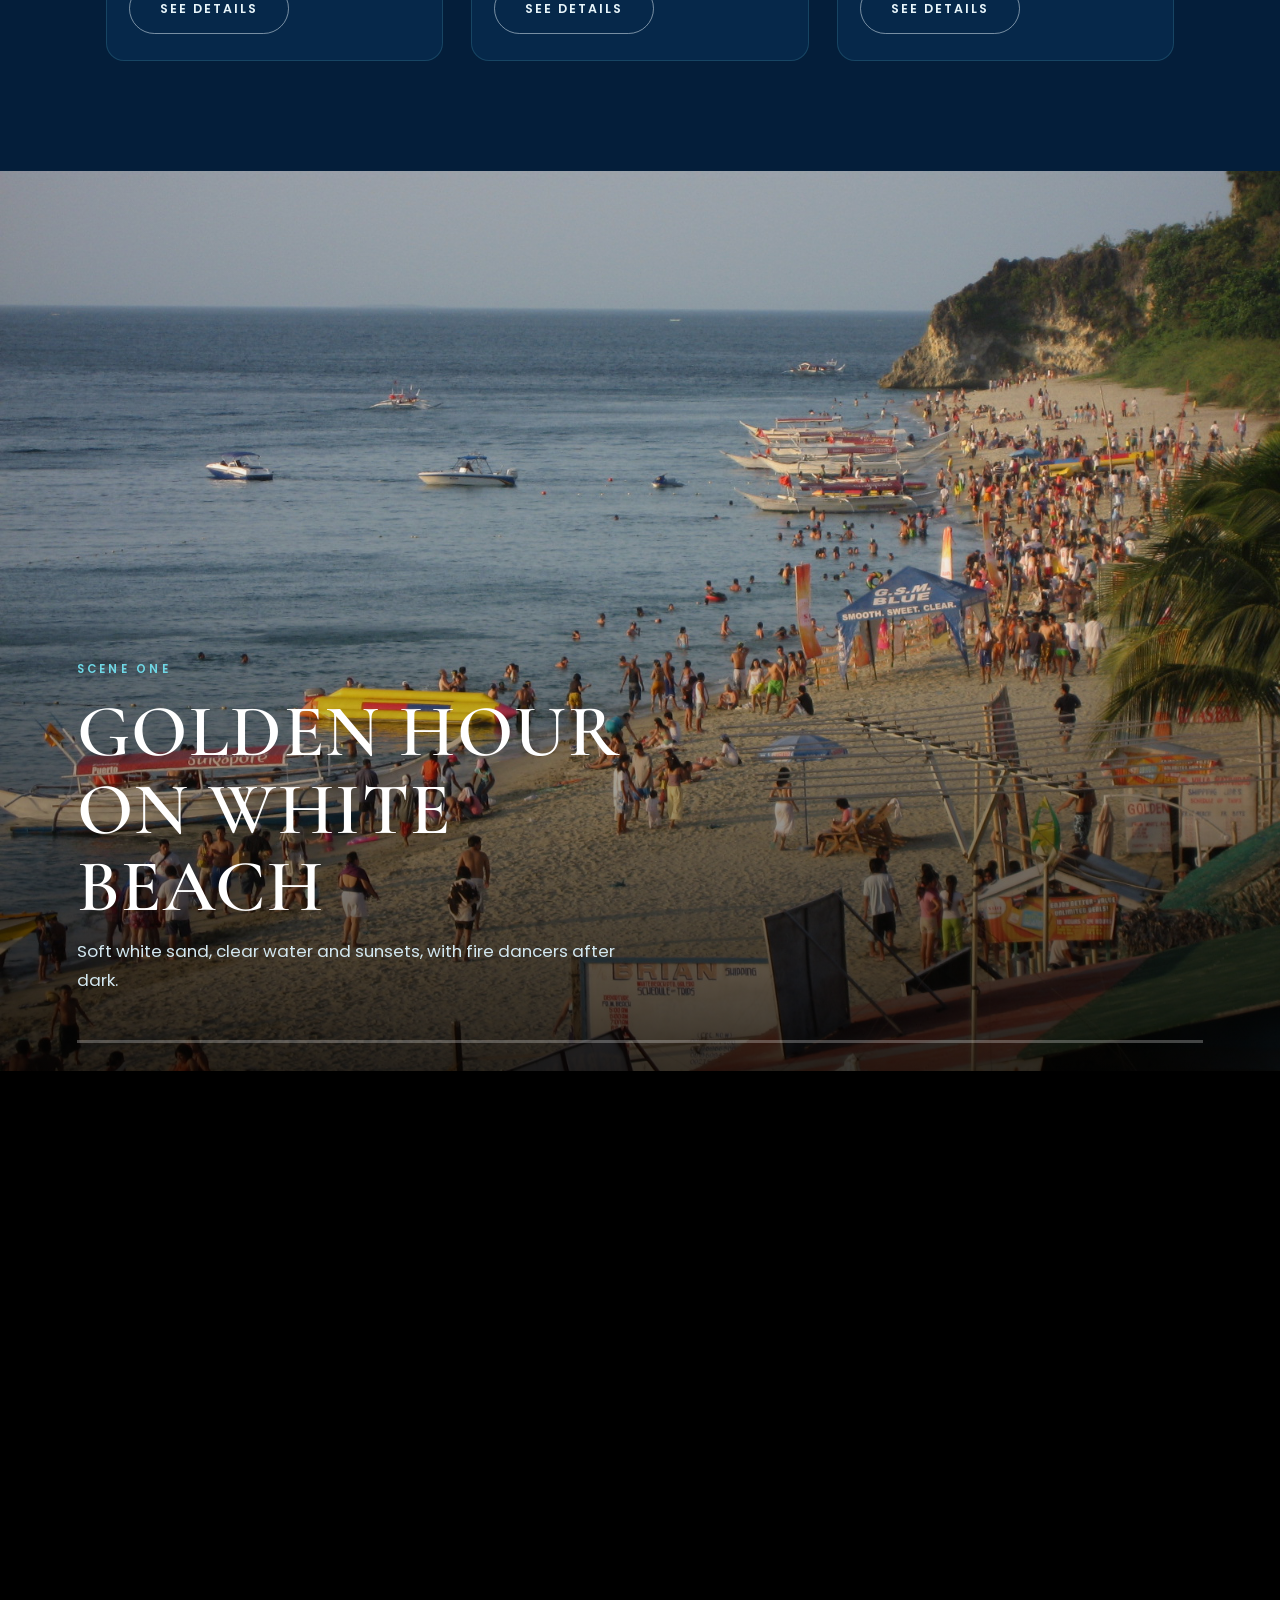
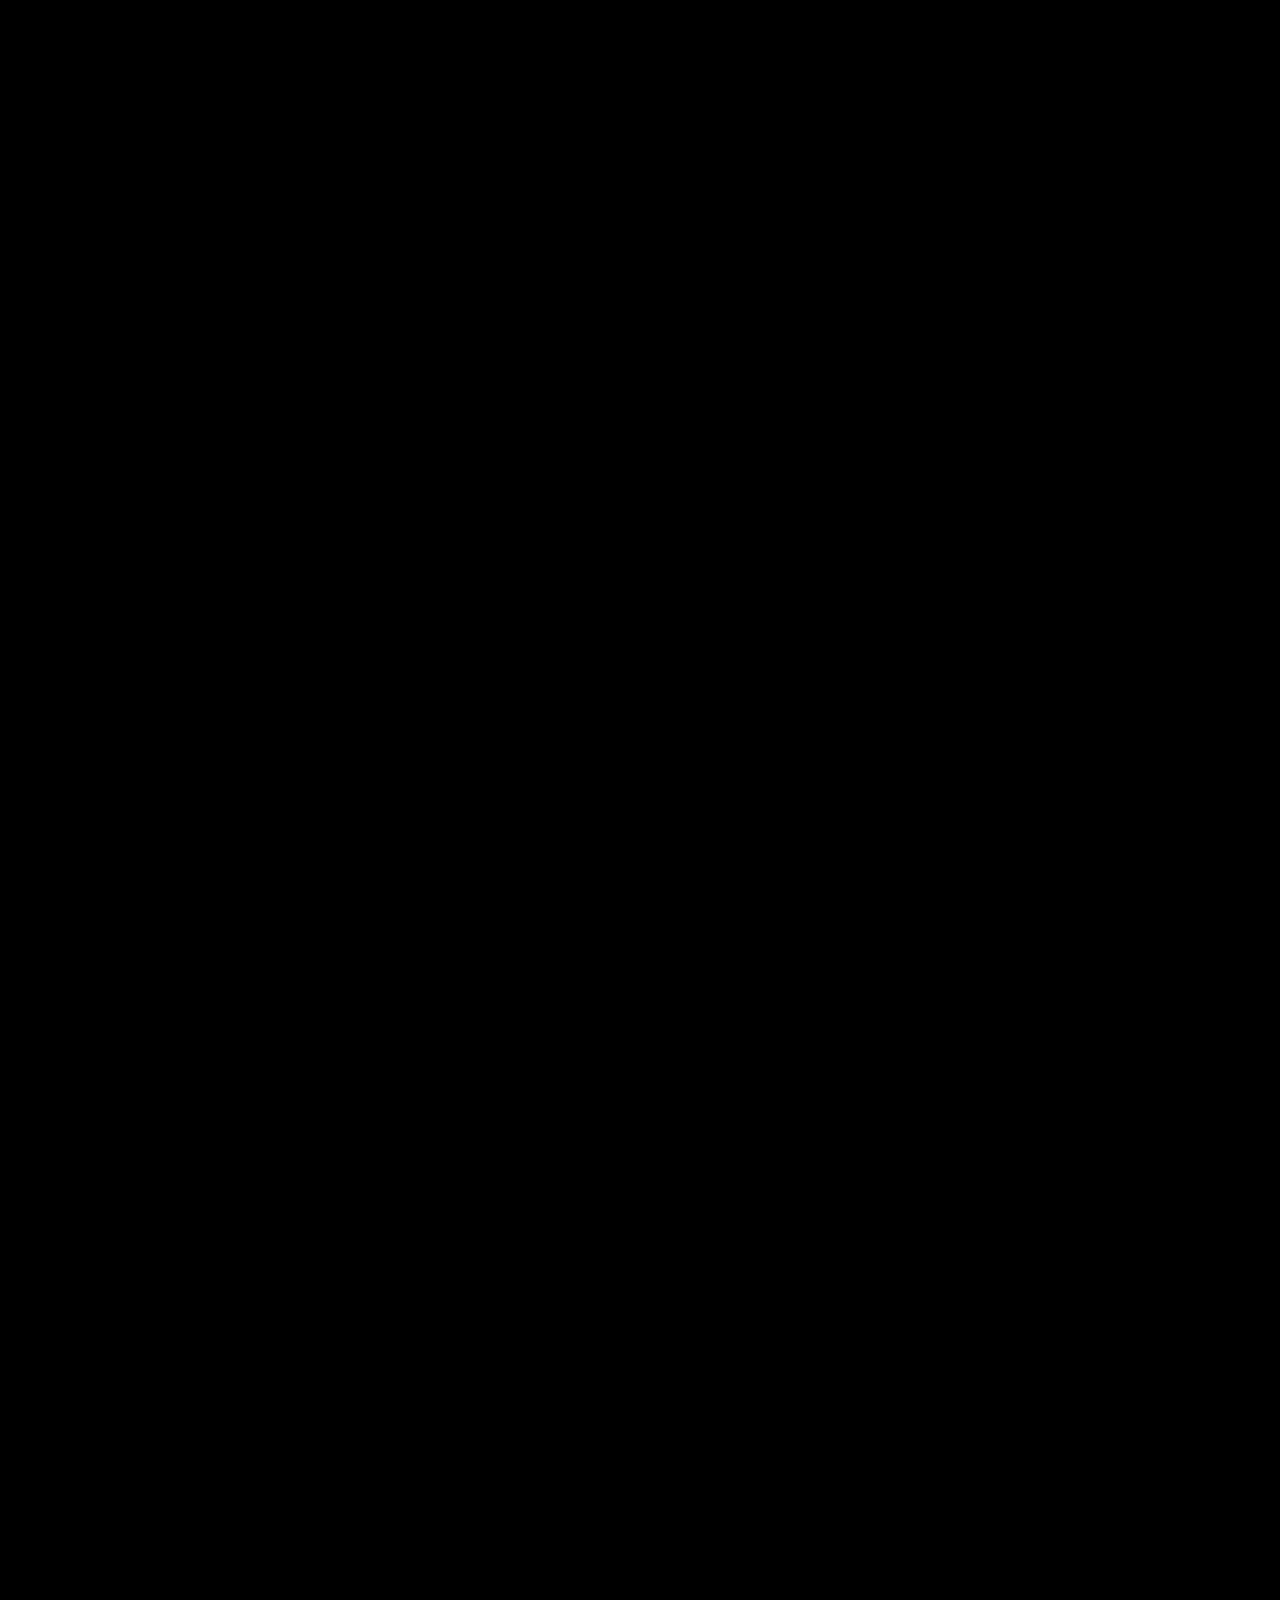
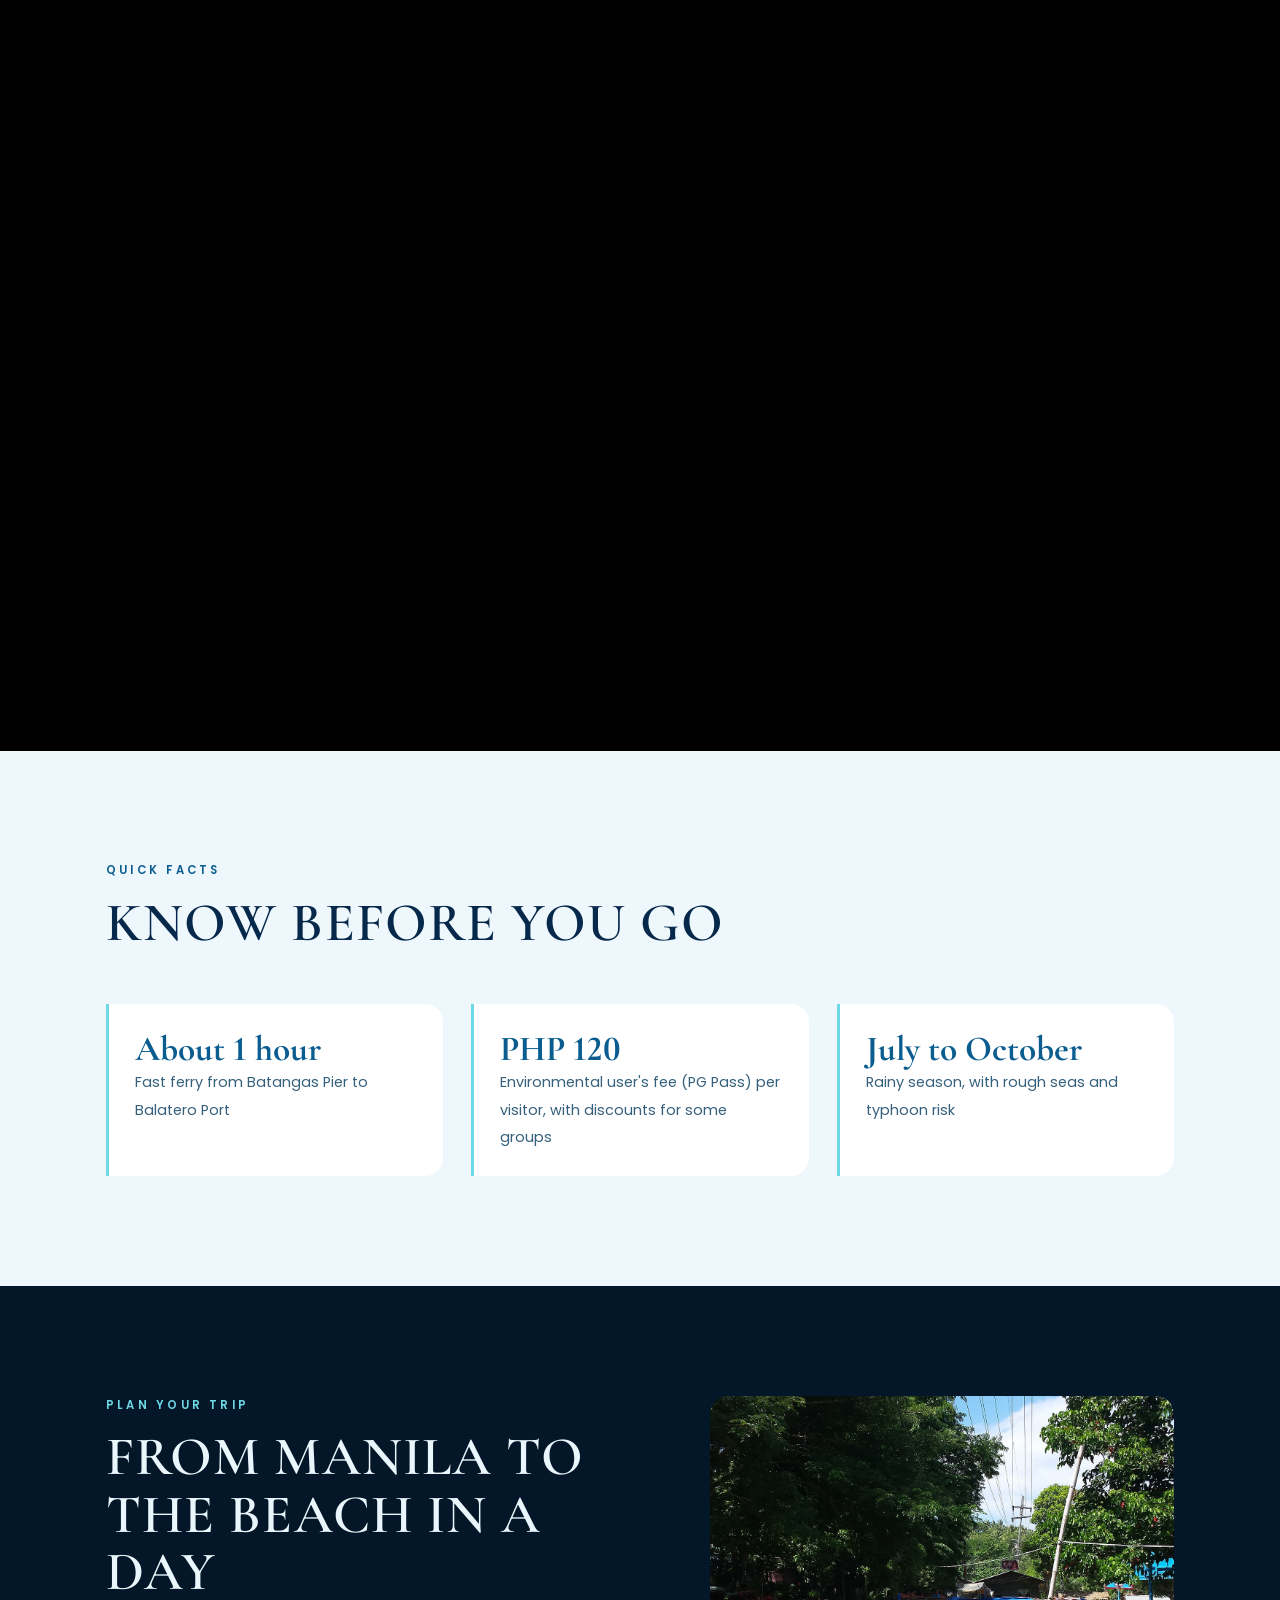
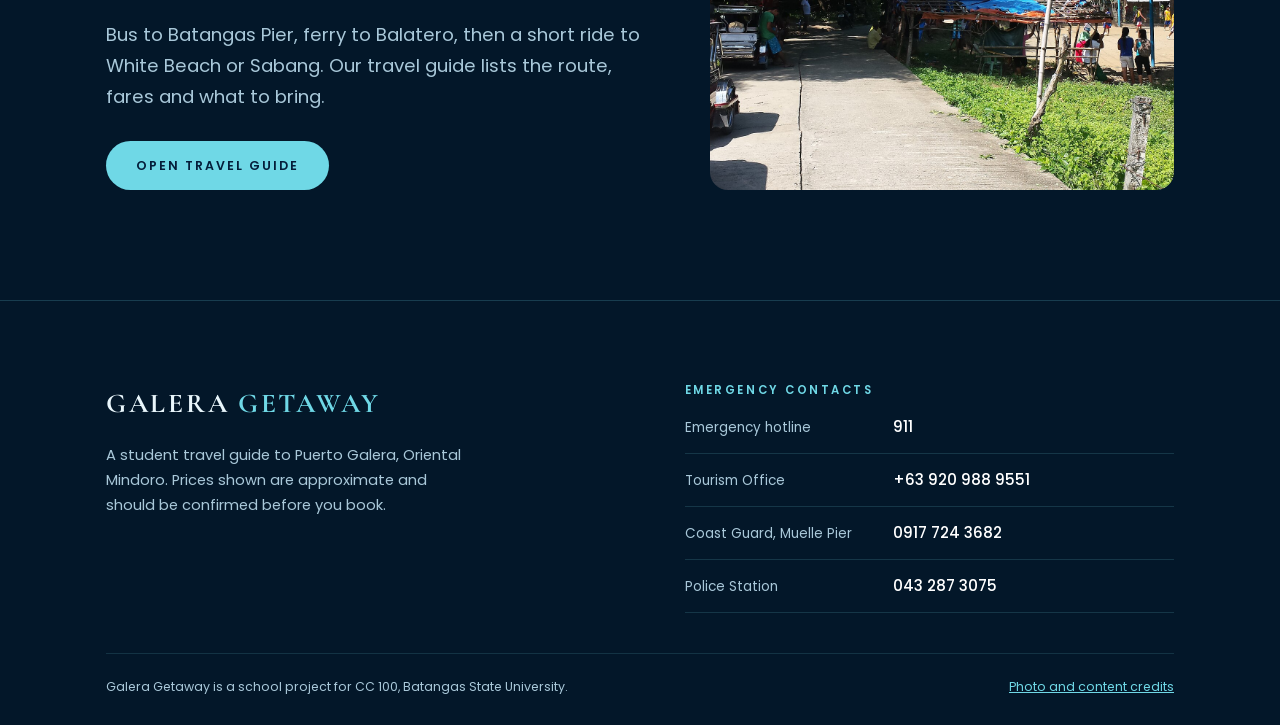
==== commit 201eb329: "feat: scroll film, text animation, cleaner footer and layout polish Pinned scroll film strip and wor" ====
--- a/index.html
+++ b/index.html
@@ -11,6 +11,7 @@
   <link rel="stylesheet" href="styles.css">
 </head>
 <body>
+  <div class="progress" aria-hidden="true"></div>
   <header class="site-header">
     <div class="wrap">
       <a class="brand" href="index.html">Galera <span>Getaway</span></a>
@@ -56,7 +57,7 @@
       <div class="wrap">
         <div class="section-head">
           <p class="eyebrow">FEATURED DESTINATIONS</p>
-          <h2>Top spots to start with</h2>
+          <h2><span class="w" style="--i:0">Top</span> <span class="w" style="--i:1">spots</span> <span class="w" style="--i:2">to</span> <span class="w" style="--i:3">start</span> <span class="w" style="--i:4">with</span></h2>
           <p class="lead wide">Three favorites that show off what Puerto Galera is known for: beach life, diving and waterfalls.</p>
         </div>
         <div class="grid cols-3">
@@ -91,18 +92,37 @@
       </div>
     </section>
 
+    <section class="film" aria-label="Scenes of Puerto Galera">
+      <div class="film-pin">
+        <div class="film-track">
+          <figure class="scene">
+            <img src="images/white-beach-sunset.jpg" alt="Sunset over White Beach">
+            <figcaption><p class="eyebrow">SCENE ONE</p><h2 class="film-title">Golden hour on White Beach</h2><p>Soft white sand, clear water and sunsets, with fire dancers after dark.</p></figcaption>
+          </figure>
+          <figure class="scene">
+            <img src="images/reef.jpg" alt="Coral reef underwater near Puerto Galera">
+            <figcaption><p class="eyebrow">SCENE TWO</p><h2 class="film-title">Under the surface</h2><p>Most dive sites are a short boat ride from Sabang.</p></figcaption>
+          </figure>
+          <figure class="scene">
+            <img src="images/tamaraw-falls.jpg" alt="Tamaraw Falls">
+            <figcaption><p class="eyebrow">SCENE THREE</p><h2 class="film-title">Chasing waterfalls</h2><p>Tamaraw Falls sits along the road toward Calapan.</p></figcaption>
+          </figure>
+        </div>
+        <div class="film-meter" aria-hidden="true"><span></span></div>
+      </div>
+    </section>
+
     <section class="section light">
       <div class="wrap">
         <div class="section-head">
           <p class="eyebrow">QUICK FACTS</p>
-          <h2>Know before you go</h2>
+          <h2><span class="w" style="--i:0">Know</span> <span class="w" style="--i:1">before</span> <span class="w" style="--i:2">you</span> <span class="w" style="--i:3">go</span></h2>
         </div>
         <div class="grid cols-3">
           <div class="fact"><strong>About 1 hour</strong><span>Fast ferry from Batangas Pier to Balatero Port</span></div>
           <div class="fact"><strong>PHP 120</strong><span>Environmental user's fee (PG Pass) per visitor, with discounts for some groups</span></div>
           <div class="fact"><strong>July to October</strong><span>Rainy season, with rough seas and typhoon risk</span></div>
         </div>
-        <p class="note">Figures are approximate and come from the Wikivoyage Puerto Galera guide. Always confirm current fares and fees.</p>
       </div>
     </section>
 
@@ -111,7 +131,7 @@
         <div class="split">
           <div>
             <p class="eyebrow">PLAN YOUR TRIP</p>
-            <h2>From Manila to the beach in a day</h2>
+            <h2><span class="w" style="--i:0">From</span> <span class="w" style="--i:1">Manila</span> <span class="w" style="--i:2">to</span> <span class="w" style="--i:3">the</span> <span class="w" style="--i:4">beach</span> <span class="w" style="--i:5">in</span> <span class="w" style="--i:6">a</span> <span class="w" style="--i:7">day</span></h2>
             <p class="lead" style="margin:18px 0 28px">Bus to Batangas Pier, ferry to Balatero, then a short ride to White Beach or Sabang. Our travel guide lists the route, fares and what to bring.</p>
             <a class="btn" href="guide.html">Open Travel Guide</a>
           </div>
@@ -124,21 +144,24 @@
   <footer class="site-footer">
     <div class="wrap">
       <div class="footer-grid">
-        <div>
+        <div class="footer-brand">
           <a class="brand" href="index.html">Galera <span>Getaway</span></a>
-          <p style="margin-top:14px">A student travel guide to Puerto Galera, Oriental Mindoro. Prices shown are approximate and should be confirmed before you book.</p>
+          <p>A student travel guide to Puerto Galera, Oriental Mindoro. Prices shown are approximate and should be confirmed before you book.</p>
         </div>
         <div>
           <h4>Emergency Contacts</h4>
-          <ul>
-            <li>National Emergency Hotline: 911</li>
-            <li>Tourism Office: <a href="tel:+639209889551">+63 920 988 9551</a></li>
-            <li>Coast Guard (Muelle Pier): <a href="tel:+639177243682">0917 724 3682</a> or <a href="tel:+63432873092">043 287 3092</a></li>
-            <li>Police Station: <a href="tel:+63432873075">043 287 3075</a></li>
-          </ul>
+          <dl class="contacts">
+            <div><dt>Emergency hotline</dt><dd>911</dd></div>
+            <div><dt>Tourism Office</dt><dd><a href="tel:+639209889551">+63 920 988 9551</a></dd></div>
+            <div><dt>Coast Guard, Muelle Pier</dt><dd><a href="tel:+639177243682">0917 724 3682</a></dd></div>
+            <div><dt>Police Station</dt><dd><a href="tel:+63432873075">043 287 3075</a></dd></div>
+          </dl>
         </div>
       </div>
-      <p class="footer-base">Galera Getaway is a school project for CC 100, Batangas State University. Photos and travel facts are acknowledged on the <a href="credits.html">Photo and content credits</a> page.</p>
+      <div class="footer-base">
+        <span>Galera Getaway is a school project for CC 100, Batangas State University.</span>
+        <a href="credits.html">Photo and content credits</a>
+      </div>
     </div>
   </footer>
 </body>
--- a/styles.css
+++ b/styles.css
@@ -184,23 +184,7 @@
 .hero .lead { margin-bottom: 32px; color: #cfe6f1; }
 .hero-actions { display: flex; flex-wrap: wrap; gap: 14px; }
 
-/* ---------- Search bar ---------- */
-.search-bar {
-  position: relative;
-  z-index: 2;
-  margin-top: -52px;
-}
-.search-form {
-  display: grid;
-  grid-template-columns: repeat(3, minmax(0, 1fr)) auto;
-  gap: 14px;
-  align-items: end;
-  padding: 22px 26px;
-  border-radius: 28px;
-  background: var(--mist);
-  color: var(--ink);
-  box-shadow: 0 22px 50px rgba(0, 0, 0, 0.35);
-}
+/* ---------- Search bar (glass pill inside the hero) ---------- */
 .field { display: flex; flex-direction: column; gap: 6px; min-width: 0; }
 .field label {
   font-size: 0.68rem;
@@ -427,8 +411,6 @@
   .nav-list .tab-label-full { display: none; }
   .nav-list .tab-label-short { display: block; }
 
-  .search-form { grid-template-columns: repeat(2, minmax(0, 1fr)); border-radius: 22px; }
-  .search-form .btn { grid-column: 1 / -1; width: 100%; text-align: center; }
   .split { grid-template-columns: 1fr; }
   .route { grid-template-columns: 1fr; gap: 26px; }
   .step { padding: 0 0 0 62px; }
@@ -440,7 +422,6 @@
   .grid.cols-3, .grid.cols-2 { grid-template-columns: 1fr; }
   .form-grid { grid-template-columns: 1fr; }
   .footer-grid { grid-template-columns: 1fr; }
-  .search-form { grid-template-columns: 1fr; }
   .hero { min-height: 78vh; }
 }
 
@@ -520,7 +501,7 @@
 
 /* Scroll reveal: only in browsers that support scroll driven animations */
 @supports (animation-timeline: view()) {
-  .section-head, .card, .fact, .step, .table-wrap, .checklist li, .split > *, .form-card {
+  .card, .fact, .step, .table-wrap, .checklist li, .split > :not(img), .form-card {
     animation: fade-up linear backwards;
     animation-timeline: view();
     animation-range: entry 0% entry 45%;
@@ -542,3 +523,190 @@
 
 .lead.wide { max-width: none; }
 .note.small { font-size: 0.74rem; font-style: italic; }
+
+/* Fares table: fixed equal rhythm columns, aligned text */
+table.fares { table-layout: fixed; min-width: 680px; }
+table.fares th, table.fares td { padding: 18px 28px; vertical-align: middle; text-align: left; font-variant-numeric: tabular-nums; }
+table.fares td { font-size: 0.95rem; }
+table.fares td.leg { font-weight: 600; border-right: 1px solid #e1eef5; }
+table.fares th:first-child { border-right: 1px solid #e1eef5; }
+
+/* Reminders: one grid so both columns share the same row heights and rules */
+.checklist.reminders { display: grid; grid-template-columns: repeat(2, minmax(0, 1fr)); column-gap: clamp(28px, 5vw, 64px); }
+.checklist.reminders li { padding: 16px 0 16px 30px; }
+.checklist.reminders li::before { top: 25px; left: 6px; }
+@media (max-width: 760px) { .checklist.reminders { grid-template-columns: 1fr; } }
+table.fares td:not(.leg) { font-weight: 400; }
+
+.search-bar { position: relative; z-index: 2; margin-top: -112px; padding-bottom: 8px; }
+.hero:not(.short) .wrap { padding-bottom: 150px; }
+
+.search-form {
+  display: grid;
+  grid-template-columns: repeat(3, minmax(0, 1fr)) auto;
+  align-items: center;
+  gap: 0;
+  padding: 10px 10px 10px 8px;
+  border-radius: 999px;
+  background: rgba(4, 30, 58, 0.72);
+  backdrop-filter: blur(16px);
+  -webkit-backdrop-filter: blur(16px);
+  border: 1px solid rgba(111, 216, 230, 0.35);
+  box-shadow: 0 24px 60px rgba(0, 0, 0, 0.4);
+  color: var(--text-light);
+}
+.search-form .field { gap: 2px; padding: 8px 28px; border-left: 1px solid rgba(111, 216, 230, 0.22); }
+.search-form .field:first-child { border-left: 0; }
+.search-form .field label { font-size: 0.64rem; color: var(--cyan); }
+.search-form .field input,
+.search-form .field select {
+  padding: 2px 0;
+  border: 0;
+  border-radius: 0;
+  background: transparent;
+  color: #fff;
+  font-size: 1rem;
+  color-scheme: dark;
+  appearance: none;
+  -webkit-appearance: none;
+  cursor: pointer;
+}
+.search-form .field select {
+  padding-right: 22px;
+  background: url("data:image/svg+xml,%3Csvg xmlns='http://www.w3.org/2000/svg' width='12' height='8' viewBox='0 0 12 8'%3E%3Cpath d='M1 1.5l5 5 5-5' fill='none' stroke='%236fd8e6' stroke-width='1.8' stroke-linecap='round' stroke-linejoin='round'/%3E%3C/svg%3E") no-repeat right center;
+}
+.search-form .field select option { color: var(--ink); background: #fff; }
+.search-form .btn { padding: 18px 38px; }
+
+@media (max-width: 899px) {
+  .search-bar { margin-top: -96px; }
+  .hero:not(.short) .wrap { padding-bottom: 130px; }
+  .search-form { grid-template-columns: repeat(3, minmax(0, 1fr)); border-radius: 28px; padding: 10px; }
+  .search-form .field { padding: 10px 16px; }
+  .search-form .btn { grid-column: 1 / -1; width: 100%; text-align: center; margin-top: 6px; }
+}
+@media (max-width: 640px) {
+  .search-bar { margin-top: -80px; }
+  .search-form { grid-template-columns: 1fr; border-radius: 24px; }
+  .search-form .field { border-left: 0; border-top: 1px solid rgba(111, 216, 230, 0.22); padding: 12px 18px; }
+  .search-form .field:first-child { border-top: 0; }
+}
+
+/* ======================================================================
+   TEXT ANIMATION AND SCROLL FILM (CSS only)
+   ====================================================================== */
+@property --p { syntax: "<number>"; inherits: true; initial-value: 0; }
+@property --bar { syntax: "<length>"; inherits: false; initial-value: 0px; }
+
+/* Cinematic letterbox bars that retract when the home hero loads */
+@keyframes bars-open { from { --bar: 15vh; } to { --bar: 0px; } }
+.hero:not(.short)::before {
+  content: "";
+  position: absolute;
+  inset: 0;
+  z-index: -1;
+  pointer-events: none;
+  background:
+    linear-gradient(#000, #000) top / 100% var(--bar) no-repeat,
+    linear-gradient(#000, #000) bottom / 100% var(--bar) no-repeat;
+  animation: bars-open 1.6s 0.2s cubic-bezier(.7, 0, .2, 1) both;
+}
+
+/* Hero text: eyebrow tracks in, headline lines unmask */
+@keyframes track-in { from { letter-spacing: 0.7em; opacity: 0; } }
+.hero .eyebrow { animation: track-in 1.4s 0.2s cubic-bezier(.2, .7, .2, 1) both; }
+@keyframes line-unmask {
+  from { clip-path: inset(0 0 100% 0); transform: translateY(40%); opacity: 0; }
+  to   { clip-path: inset(-10% -2% -10% -2%); transform: translateY(0); opacity: 1; }
+}
+.hero h1:not(:has(span)), .hero h1 span { animation: line-unmask 1.1s 0.5s cubic-bezier(.2, .7, .2, 1) both; }
+.hero h1 span:nth-child(2) { animation-delay: 0.8s; }
+
+@supports (animation-timeline: view()) {
+  /* Scroll progress bar */
+  .progress {
+    position: fixed; top: 0; left: 0; right: 0; height: 3px; z-index: 100;
+    background: linear-gradient(90deg, var(--cyan), var(--blue-500));
+    transform-origin: left center; transform: scaleX(0);
+    animation: grow-x linear both; animation-timeline: scroll(root);
+  }
+  @keyframes grow-x { to { transform: scaleX(1); } }
+
+  /* Hero content drifts up and fades as you scroll away from it */
+  .hero:not(.short) .wrap {
+    animation: hero-out linear both;
+    animation-timeline: scroll(root);
+    animation-range: 0 70vh;
+  }
+  @keyframes hero-out { to { transform: translateY(-60px); opacity: 0.1; } }
+
+  /* Section headings: each word rises in, one after another */
+  h2 .w {
+    display: inline-block;
+    animation: word-in linear backwards;
+    animation-timeline: view();
+    animation-range: entry calc(0% + var(--i) * 5%) entry calc(38% + var(--i) * 5%);
+  }
+  @keyframes word-in { from { opacity: 0; transform: translateY(0.6em) rotate(2deg); filter: blur(6px); } }
+
+  /* Small labels track in, lead text slides in */
+  .section .eyebrow { animation: track-in linear backwards; animation-timeline: view(); animation-range: entry 0% entry 40%; }
+  .section .lead, .section .note { animation: fade-up linear backwards; animation-timeline: view(); animation-range: entry 5% entry 50%; }
+
+  /* Photos wipe open as they enter */
+  .card img, .split > img, .map-frame {
+    animation: wipe linear backwards;
+    animation-timeline: view();
+    animation-range: entry 0% entry 55%;
+  }
+  @keyframes wipe { from { clip-path: inset(0 0 100% 0); transform: scale(1.12); } to { clip-path: inset(0); transform: scale(1); } }
+}
+
+/* ---------- Pinned horizontal film strip ---------- */
+.film { background: #000; color: #fff; }
+.scene { position: relative; margin: 0; min-height: 80vh; display: grid; align-items: end; overflow: hidden; }
+.scene img { position: absolute; inset: 0; width: 100%; height: 100%; object-fit: cover; }
+.scene::after { content: ""; position: absolute; inset: 0; background: linear-gradient(0deg, rgba(0, 0, 0, 0.78) 0%, rgba(0, 0, 0, 0.05) 55%); }
+.scene figcaption { position: relative; z-index: 1; padding: clamp(24px, 6vw, 80px); max-width: 720px; }
+.scene figcaption p:last-child { color: #d3e8f1; font-size: 1.05rem; margin-top: 12px; }
+.film-meter { display: none; }
+
+@media (prefers-reduced-motion: no-preference) {
+  @supports (animation-timeline: view()) {
+    .film { height: 420vh; height: 420svh; animation: film-progress linear both; animation-timeline: view(); animation-range: contain 0% contain 100%; }
+    @keyframes film-progress { from { --p: 0; } to { --p: 1; } }
+    .film-pin { position: sticky; top: 0; height: 100vh; height: 100svh; overflow: hidden; }
+    .film-track { display: flex; width: 300%; height: 100%; transform: translateX(calc(var(--p) * -66.6667%)); will-change: transform; }
+    .scene { flex: 0 0 33.3333%; min-height: 0; height: 100%; }
+    .film-meter { display: block; position: absolute; left: clamp(24px, 6vw, 80px); right: clamp(24px, 6vw, 80px); bottom: 28px; height: 3px; background: rgba(255, 255, 255, 0.25); z-index: 2; }
+    .film-meter span { display: block; height: 100%; background: var(--cyan); transform-origin: left center; transform: scaleX(var(--p)); }
+    .scene h2 { font-size: clamp(2.2rem, 6vw, 4.6rem); }
+  }
+}
+
+/* ---------- Footer layout: brand left, aligned contact list right ---------- */
+.site-footer { padding: clamp(48px, 7vw, 80px) 0 28px; }
+.footer-grid { grid-template-columns: 1fr 1fr; gap: clamp(32px, 7vw, 96px); align-items: start; }
+.footer-brand p { margin-top: 16px; font-size: 0.92rem; line-height: 1.7; max-width: 40ch; }
+.contacts { margin: 0; }
+.contacts > div {
+  display: grid;
+  grid-template-columns: minmax(0, 12rem) 1fr;
+  gap: 16px;
+  align-items: baseline;
+  padding: 13px 0;
+  border-bottom: 1px solid rgba(111, 216, 230, 0.16);
+}
+.contacts > div:first-child { padding-top: 0; }
+.contacts dt { font-size: 0.85rem; color: var(--text-soft); }
+.contacts dd { margin: 0; font-size: 0.95rem; font-weight: 500; color: #fff; font-variant-numeric: tabular-nums; }
+.contacts dd a { text-decoration: none; }
+.contacts dd a:hover { color: var(--cyan); text-decoration: underline; }
+.footer-base { display: flex; flex-wrap: wrap; justify-content: space-between; align-items: center; gap: 8px 24px; margin-top: 40px; padding-top: 22px; }
+.footer-base a { color: var(--cyan); }
+
+@media (max-width: 760px) {
+  .footer-grid { grid-template-columns: 1fr; }
+  .contacts > div { grid-template-columns: 1fr; gap: 2px; }
+  .footer-base { flex-direction: column; align-items: flex-start; }
+}
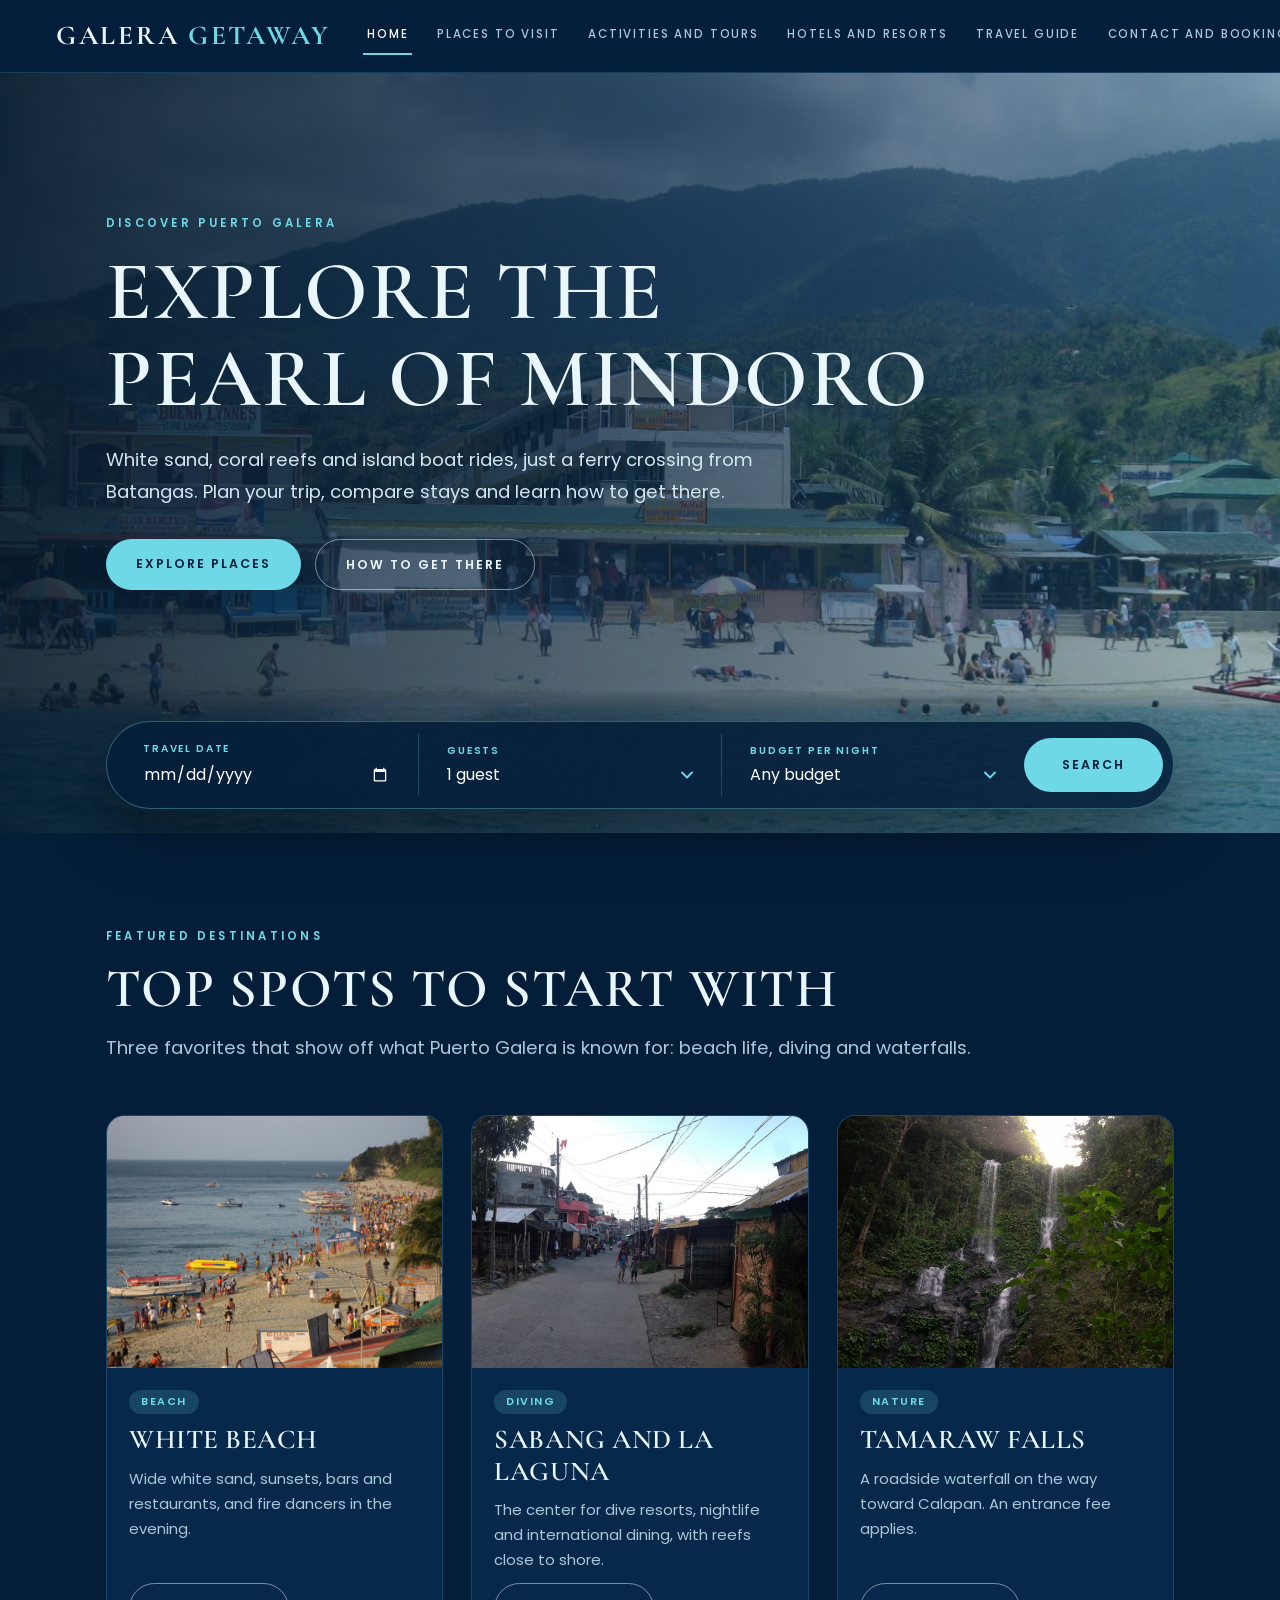
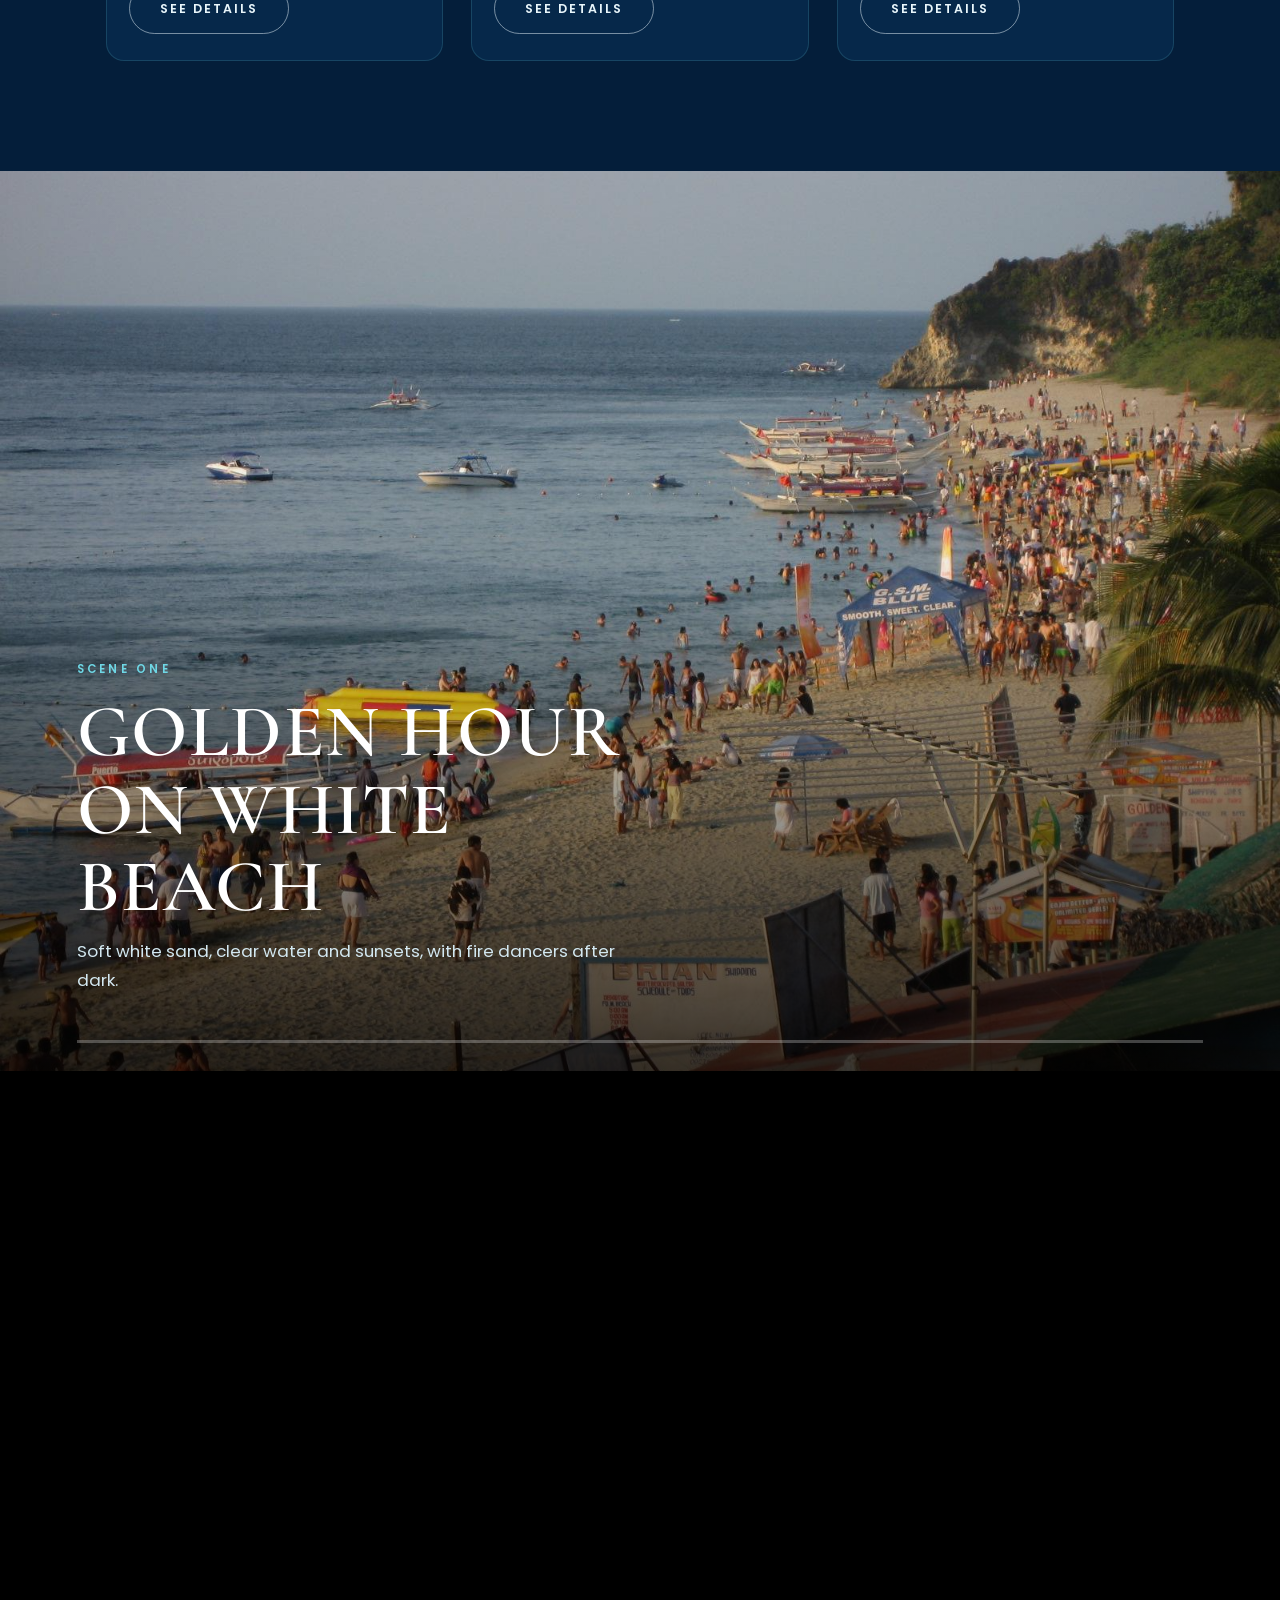
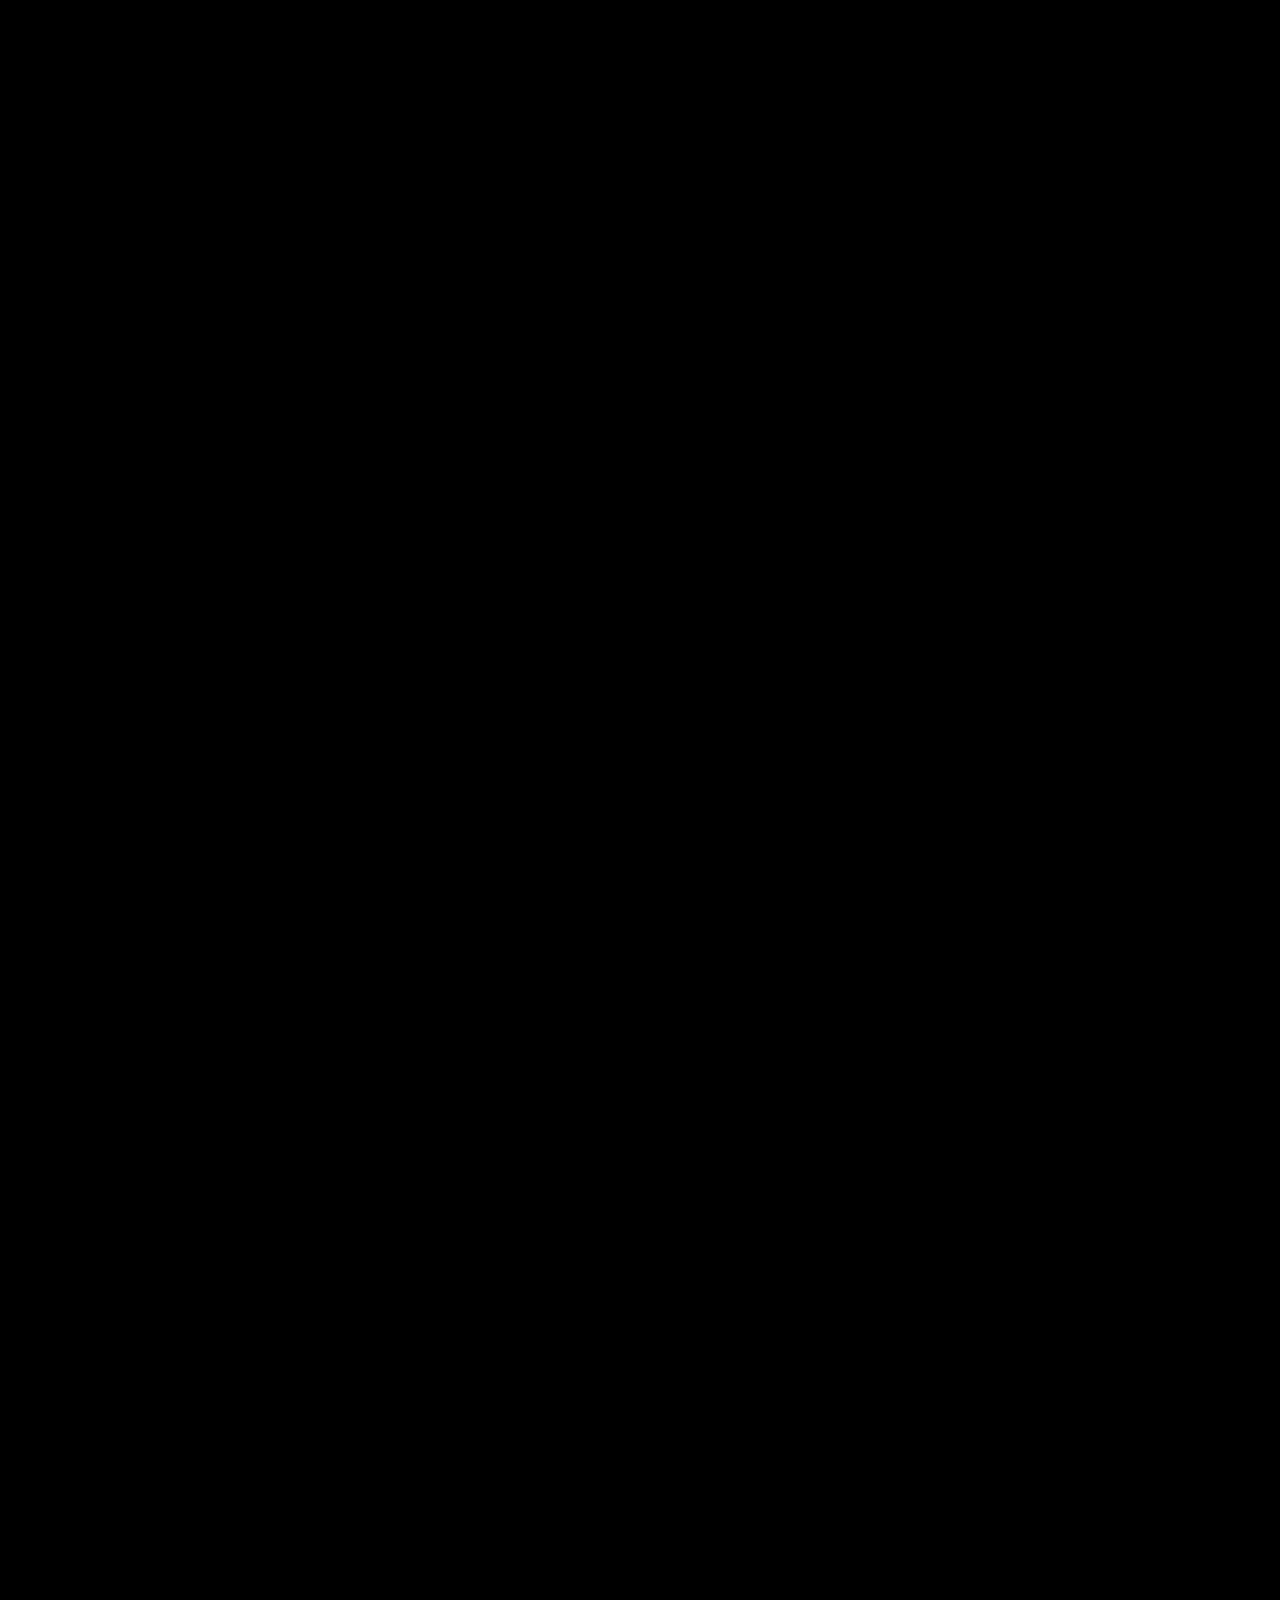
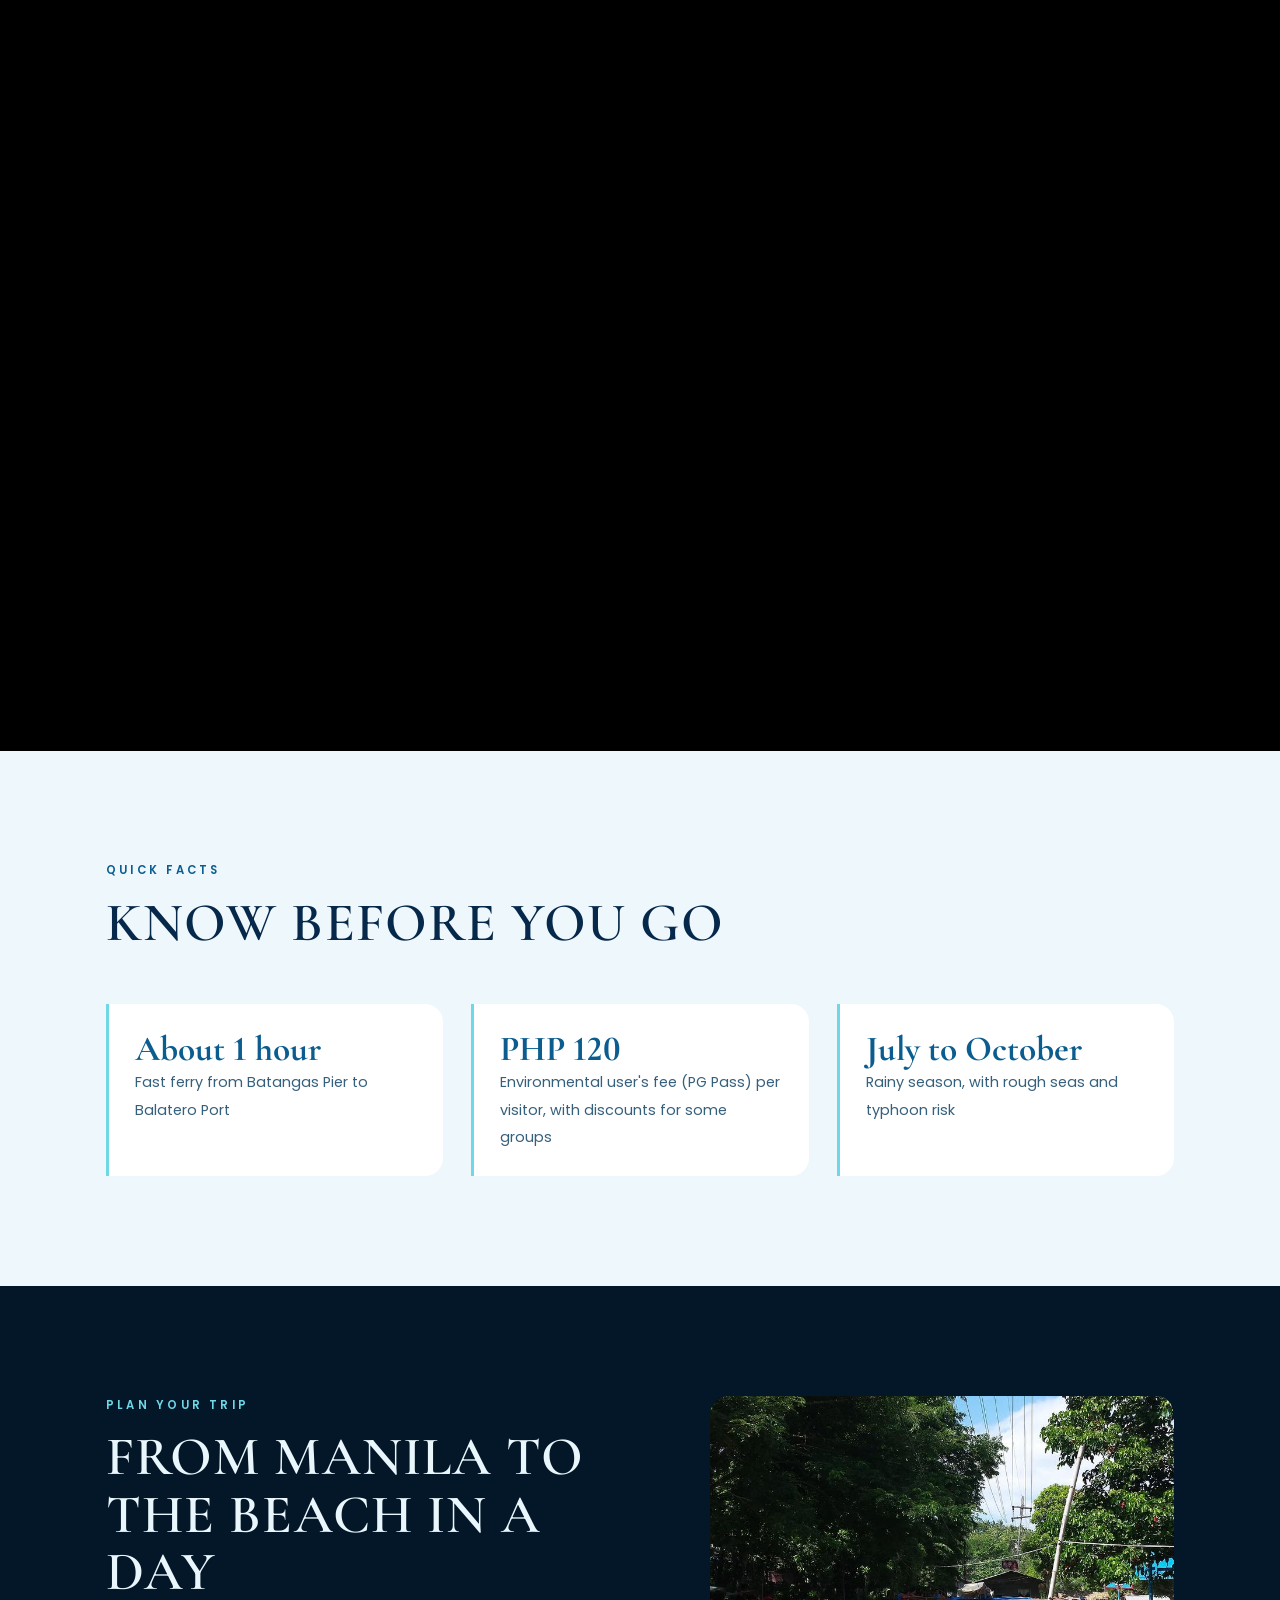
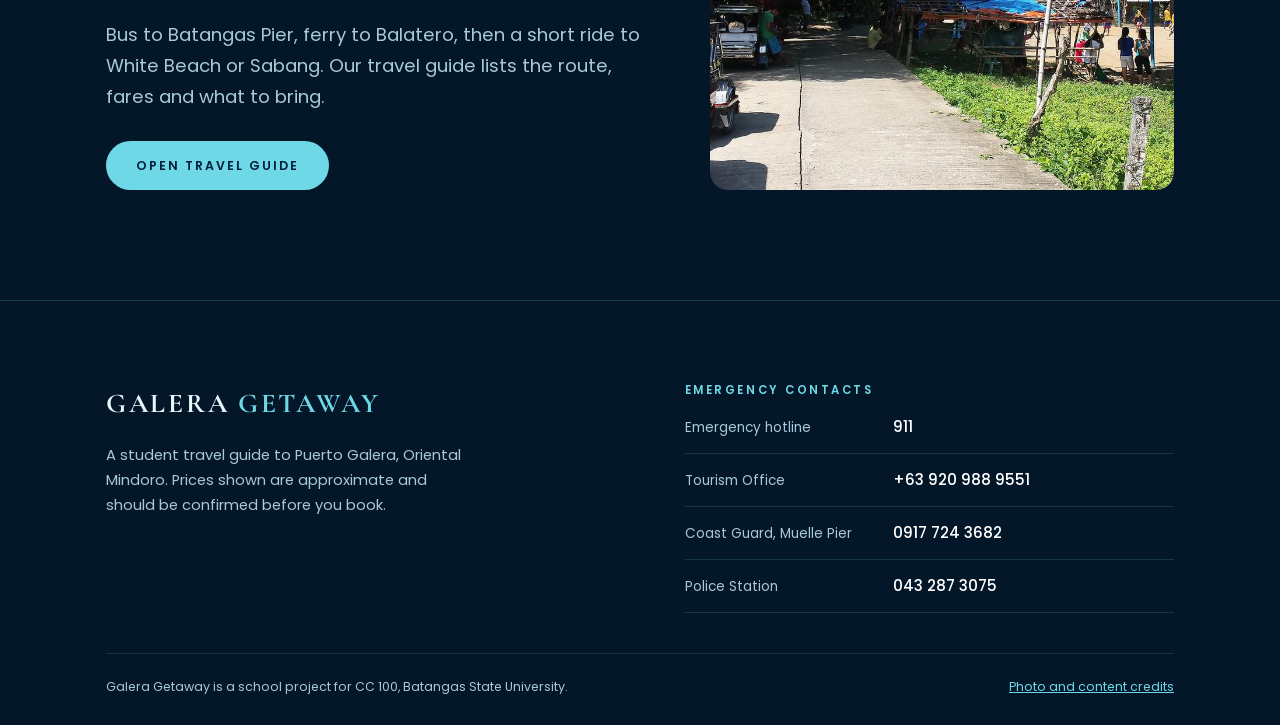
==== commit fca04efb: "perf: shrink photos, lighter effects, fix phone tab bar and any size layout Photos cut from 8.4 MB t" ====
--- a/index.html
+++ b/index.html
@@ -30,7 +30,7 @@
 
   <main>
     <section class="hero">
-      <img class="hero-bg" src="images/hero-white-beach.jpg" alt="White Beach in Puerto Galera seen from the sea">
+      <img class="hero-bg" fetchpriority="high" decoding="async" src="images/hero-white-beach.jpg" alt="White Beach in Puerto Galera seen from the sea">
       <div class="wrap">
         <p class="eyebrow">DISCOVER PUERTO GALERA</p>
         <h1><span>Explore the</span> <span>Pearl of Mindoro</span></h1>
@@ -62,7 +62,7 @@
         </div>
         <div class="grid cols-3">
         <article class="card">
-          <img src="images/white-beach-sunset.jpg" alt="Sunset over White Beach, Puerto Galera" loading="lazy">
+          <img src="images/white-beach-sunset.jpg" alt="Sunset over White Beach, Puerto Galera" loading="lazy" decoding="async">
           <div class="card-body">
             <span class="tag">Beach</span>
             <h3>White Beach</h3>
@@ -71,7 +71,7 @@
           </div>
         </article>
         <article class="card">
-          <img src="images/sabang.jpg" alt="A street in Sabang" loading="lazy">
+          <img src="images/sabang.jpg" alt="A street in Sabang" loading="lazy" decoding="async">
           <div class="card-body">
             <span class="tag">Diving</span>
             <h3>Sabang and La Laguna</h3>
@@ -80,7 +80,7 @@
           </div>
         </article>
         <article class="card">
-          <img src="images/tamaraw-falls.jpg" alt="Tamaraw Falls near Puerto Galera" loading="lazy">
+          <img src="images/tamaraw-falls.jpg" alt="Tamaraw Falls near Puerto Galera" loading="lazy" decoding="async">
           <div class="card-body">
             <span class="tag">Nature</span>
             <h3>Tamaraw Falls</h3>
@@ -135,7 +135,7 @@
             <p class="lead" style="margin:18px 0 28px">Bus to Batangas Pier, ferry to Balatero, then a short ride to White Beach or Sabang. Our travel guide lists the route, fares and what to bring.</p>
             <a class="btn" href="guide.html">Open Travel Guide</a>
           </div>
-          <img src="images/balatero.jpg" alt="Balatero Port and the bay" loading="lazy" style="border-radius:var(--radius);width:100%;height:100%;min-height:260px;object-fit:cover">
+          <img src="images/balatero.jpg" alt="Balatero Port and the bay" loading="lazy" decoding="async" style="border-radius:var(--radius);width:100%;height:100%;min-height:260px;object-fit:cover">
         </div>
       </div>
     </section>
--- a/styles.css
+++ b/styles.css
@@ -113,8 +113,7 @@
   position: sticky;
   top: 0;
   z-index: 50;
-  background: rgba(4, 30, 58, 0.92);
-  backdrop-filter: blur(10px);
+  background: rgba(4, 30, 58, 0.97);
   border-bottom: 1px solid rgba(111, 216, 230, 0.18);
 }
 .site-header .wrap {
@@ -373,7 +372,7 @@
 /* ---------- Phone: bottom tab bar replaces top menu ---------- */
 @media (max-width: 1179px) {
   body { padding-bottom: calc(var(--tab-h) + env(safe-area-inset-bottom)); }
-  .site-header { position: static; backdrop-filter: none; background: var(--navy-900); }
+  .site-header { position: static; background: var(--navy-900); }
   .site-header .wrap { height: 60px; justify-content: center; }
   .brand { font-size: 1.45rem; }
 
@@ -387,8 +386,7 @@
     justify-content: space-around;
     height: calc(var(--tab-h) + env(safe-area-inset-bottom));
     padding: 6px 4px env(safe-area-inset-bottom);
-    background: rgba(3, 23, 41, 0.97);
-    backdrop-filter: blur(12px);
+    background: rgba(3, 23, 41, 0.99);
     border-top: 1px solid rgba(111, 216, 230, 0.28);
   }
   .nav-list li { flex: 1 1 0; min-width: 0; }
@@ -467,12 +465,6 @@
 @keyframes fade-in { from { opacity: 0; } to { opacity: 1; } }
 @keyframes slow-zoom { from { transform: scale(1); } to { transform: scale(1.1); } }
 @keyframes float-in-down { from { opacity: 0; transform: translateY(-14px); } to { opacity: 1; transform: translateY(0); } }
-@keyframes pulse-ring {
-  0%   { box-shadow: 0 0 0 0 rgba(111, 216, 230, 0.55); }
-  70%  { box-shadow: 0 0 0 16px rgba(111, 216, 230, 0); }
-  100% { box-shadow: 0 0 0 0 rgba(111, 216, 230, 0); }
-}
-
 /* Hero: slow background zoom and staggered text on page load */
 .hero-bg { animation: slow-zoom 18s ease-out both; }
 .hero .eyebrow { animation: fade-up 0.8s 0.1s ease-out both; }
@@ -480,8 +472,7 @@
 .hero h1 span:nth-child(2) { animation-delay: 0.45s; }
 .hero .lead { animation: fade-up 0.9s 0.65s ease-out both; }
 .hero-actions { animation: fade-up 0.9s 0.85s ease-out both; }
-.hero .btn:not(.ghost) { animation: pulse-ring 2.6s 2s infinite; }
-.site-header { animation: float-in-down 0.7s ease-out both; }
+.site-header { animation: float-in-down 0.7s ease-out backwards; }
 .search-form { animation: fade-up 0.9s 1s ease-out both; }
 
 /* Images zoom gently inside their cards */
@@ -548,9 +539,7 @@
   gap: 0;
   padding: 10px 10px 10px 8px;
   border-radius: 999px;
-  background: rgba(4, 30, 58, 0.72);
-  backdrop-filter: blur(16px);
-  -webkit-backdrop-filter: blur(16px);
+  background: rgba(4, 30, 58, 0.86);
   border: 1px solid rgba(111, 216, 230, 0.35);
   box-shadow: 0 24px 60px rgba(0, 0, 0, 0.4);
   color: var(--text-light);
@@ -647,19 +636,19 @@
     animation-timeline: view();
     animation-range: entry calc(0% + var(--i) * 5%) entry calc(38% + var(--i) * 5%);
   }
-  @keyframes word-in { from { opacity: 0; transform: translateY(0.6em) rotate(2deg); filter: blur(6px); } }
+  @keyframes word-in { from { opacity: 0; transform: translateY(0.6em); } }
 
   /* Small labels track in, lead text slides in */
-  .section .eyebrow { animation: track-in linear backwards; animation-timeline: view(); animation-range: entry 0% entry 40%; }
+  .section .eyebrow { animation: fade-up linear backwards; animation-timeline: view(); animation-range: entry 0% entry 40%; }
   .section .lead, .section .note { animation: fade-up linear backwards; animation-timeline: view(); animation-range: entry 5% entry 50%; }
 
   /* Photos wipe open as they enter */
-  .card img, .split > img, .map-frame {
+  .card img, .split > img {
     animation: wipe linear backwards;
     animation-timeline: view();
     animation-range: entry 0% entry 55%;
   }
-  @keyframes wipe { from { clip-path: inset(0 0 100% 0); transform: scale(1.12); } to { clip-path: inset(0); transform: scale(1); } }
+  @keyframes wipe { from { opacity: 0; transform: scale(1.06); } }
 }
 
 /* ---------- Pinned horizontal film strip ---------- */
@@ -710,3 +699,45 @@
   .contacts > div { grid-template-columns: 1fr; gap: 2px; }
   .footer-base { flex-direction: column; align-items: flex-start; }
 }
+
+
+/* ---------- Any device size ---------- */
+html { overflow-x: hidden; overflow-x: clip; }
+body { max-width: 100%; }
+img, iframe { max-width: 100%; }
+
+@media (max-width: 380px) {
+  :root { --gutter: 14px; }
+  .brand { font-size: 1.25rem; letter-spacing: 0.06em; }
+  .btn { padding: 13px 22px; letter-spacing: 0.12em; }
+  .nav-list a { font-size: 0.56rem; }
+  h2 { font-size: clamp(1.7rem, 9vw, 2.2rem); }
+  .card-body { padding: 18px 16px 22px; }
+  .form-card { padding: 20px 16px; }
+  table.fares th, table.fares td { padding: 14px 16px; }
+}
+
+@media (min-width: 1500px) {
+  :root { --max: 1320px; }
+  html { font-size: 106%; }
+}
+@media (min-width: 1900px) {
+  :root { --max: 1480px; }
+  html { font-size: 118%; }
+  .hero { min-height: min(80vh, 920px); }
+}
+@media (min-width: 2400px) {
+  :root { --max: 1760px; }
+  html { font-size: 135%; }
+}
+
+/* Short landscape phones: compact hero, search bar below it in a single row */
+@media (max-height: 520px) and (orientation: landscape) {
+  .hero, .hero.short { min-height: 0; }
+  .hero:not(.short) .wrap { padding-top: 28px; padding-bottom: 28px; }
+  .search-bar { margin-top: 0; padding-top: 16px; }
+  .search-form { grid-template-columns: repeat(3, minmax(0, 1fr)) auto; border-radius: 28px; }
+  .search-form .btn { grid-column: auto; width: auto; margin-top: 0; }
+  .search-form .field { border-left: 1px solid rgba(111, 216, 230, 0.22); border-top: 0; padding: 8px 16px; }
+  .search-form .field:first-child { border-left: 0; }
+}
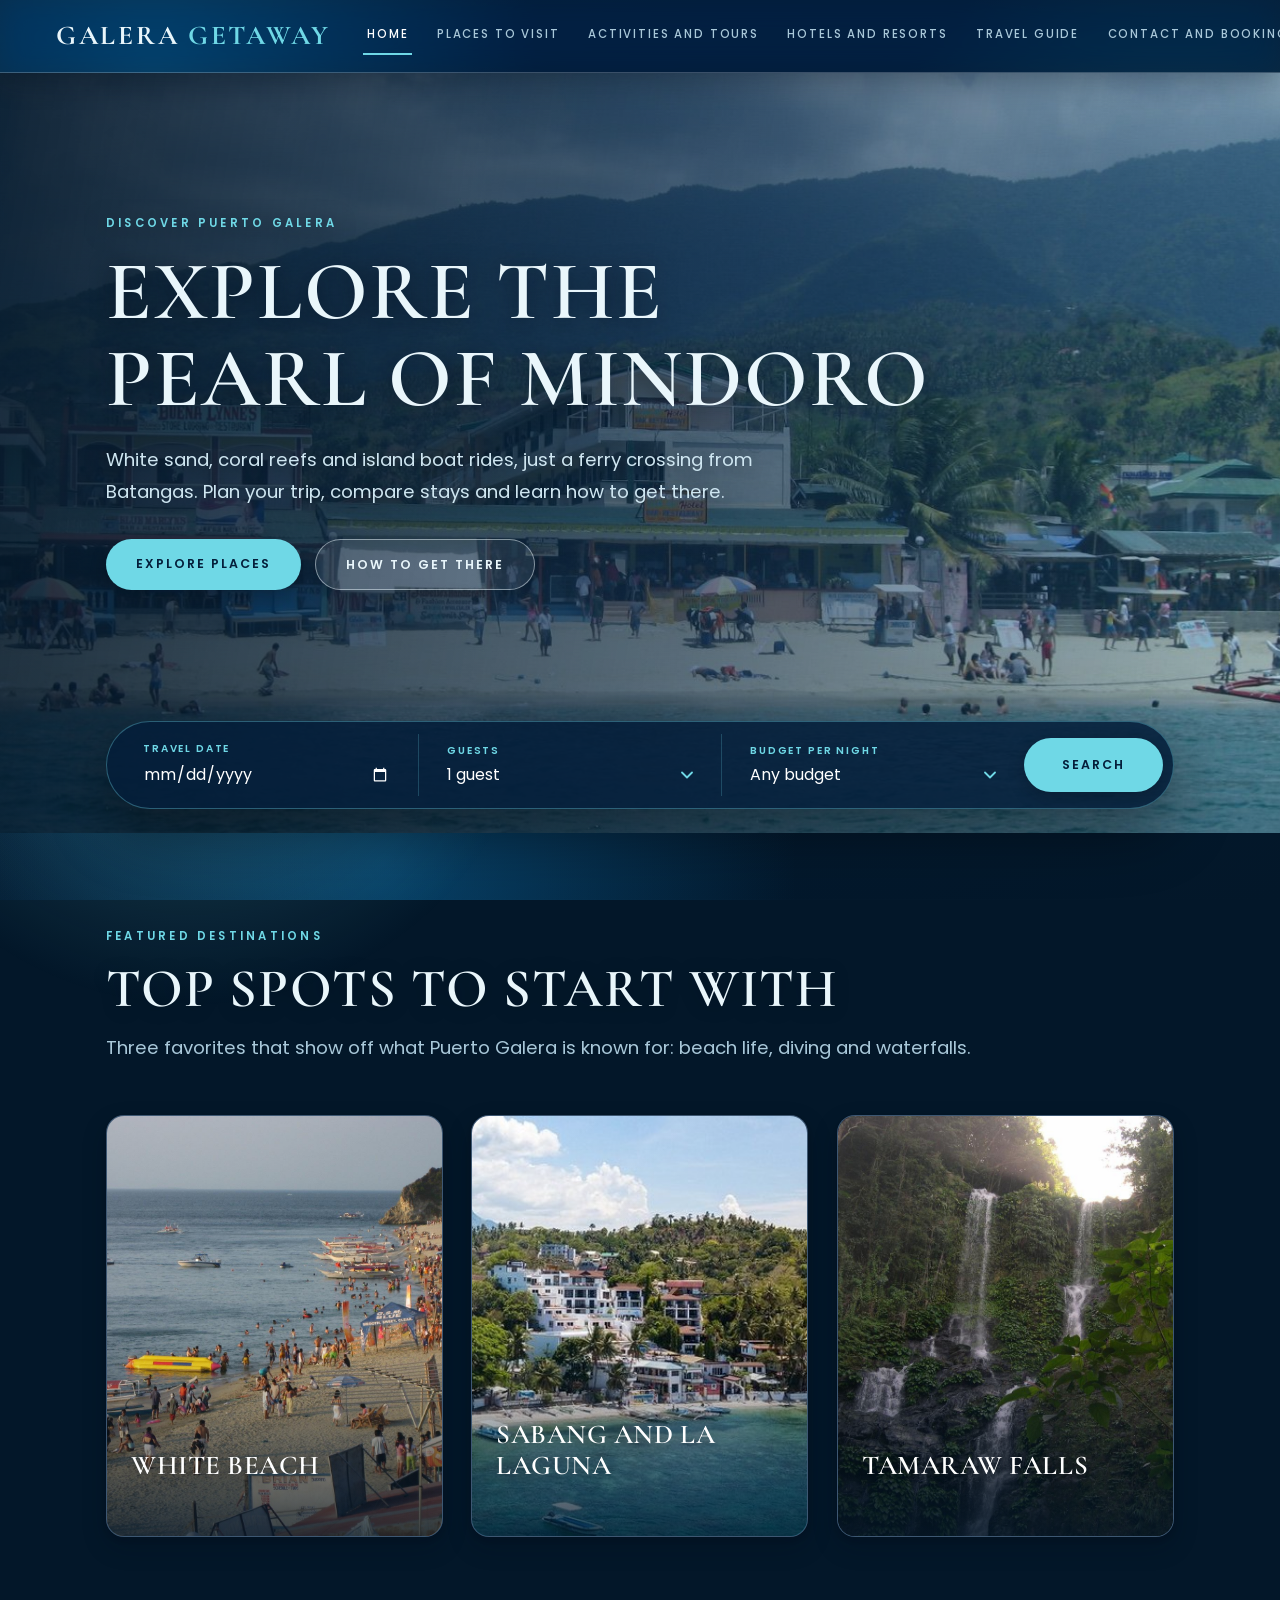
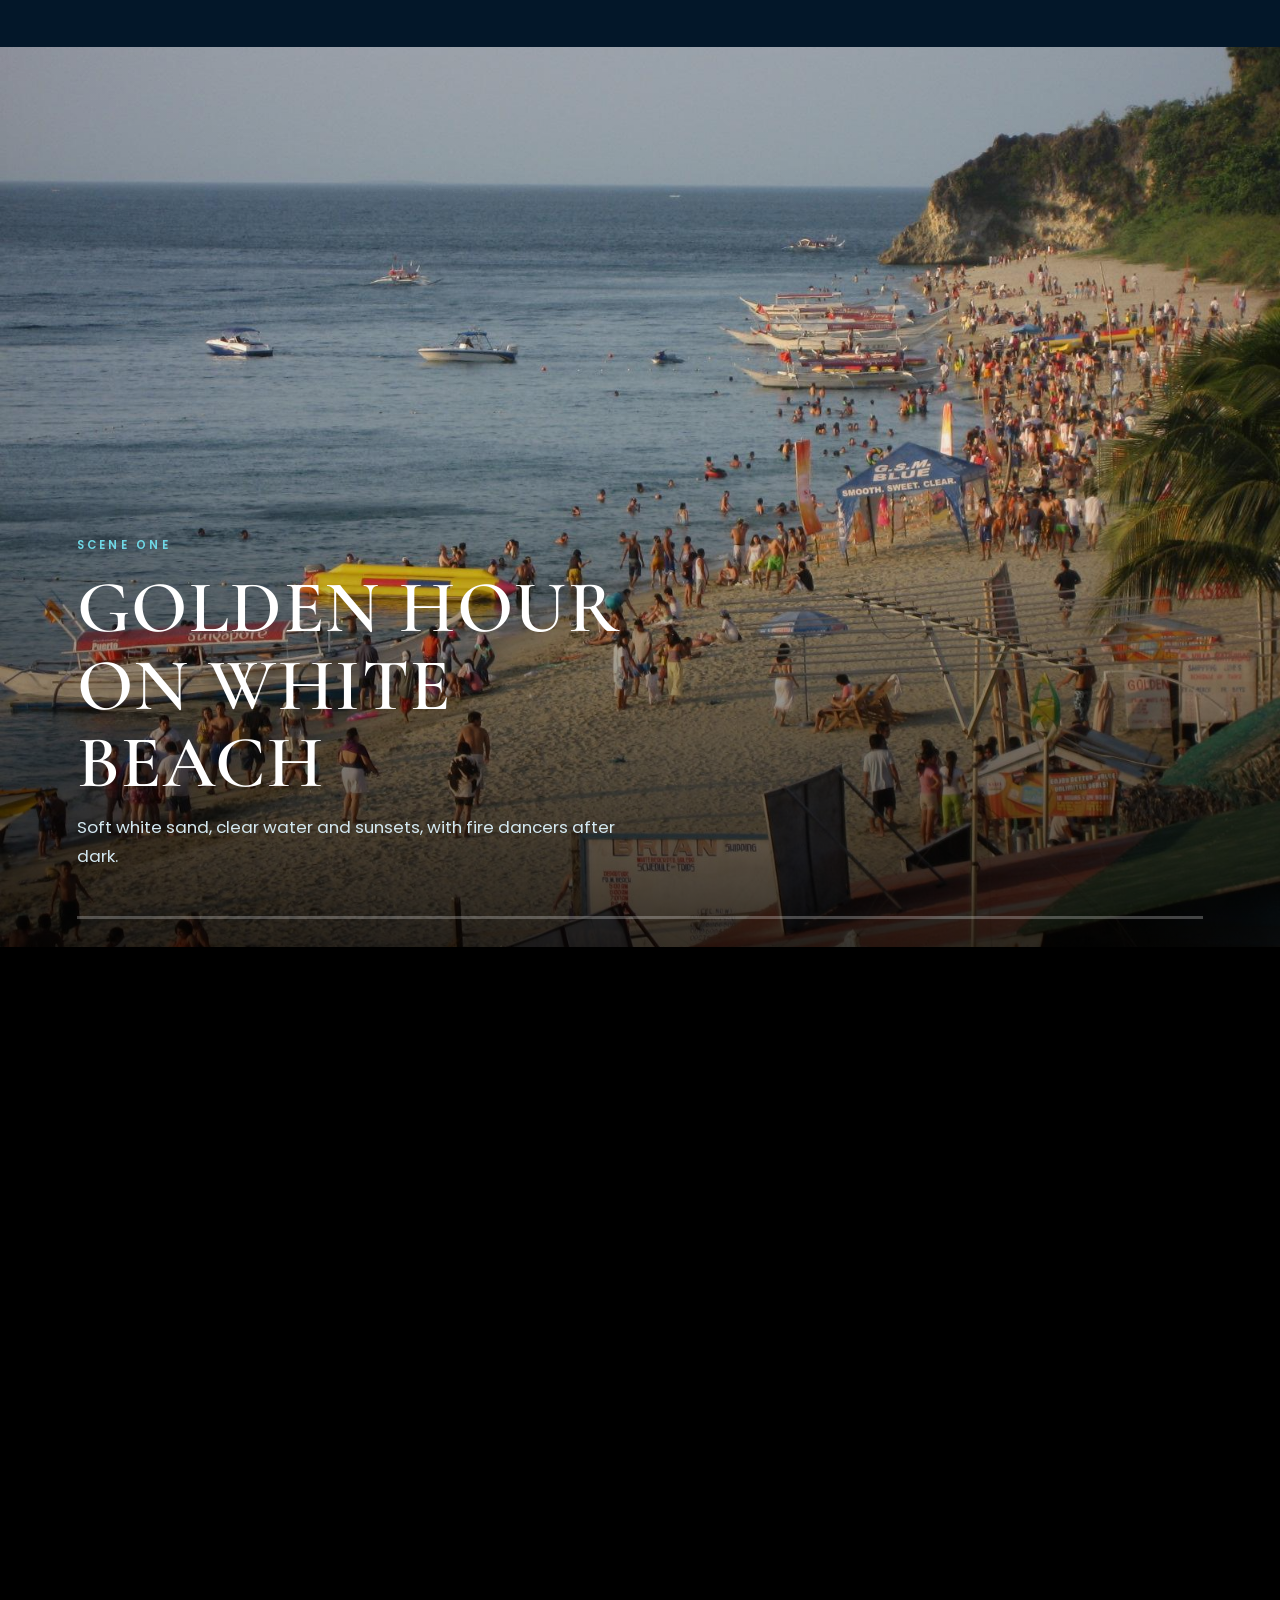
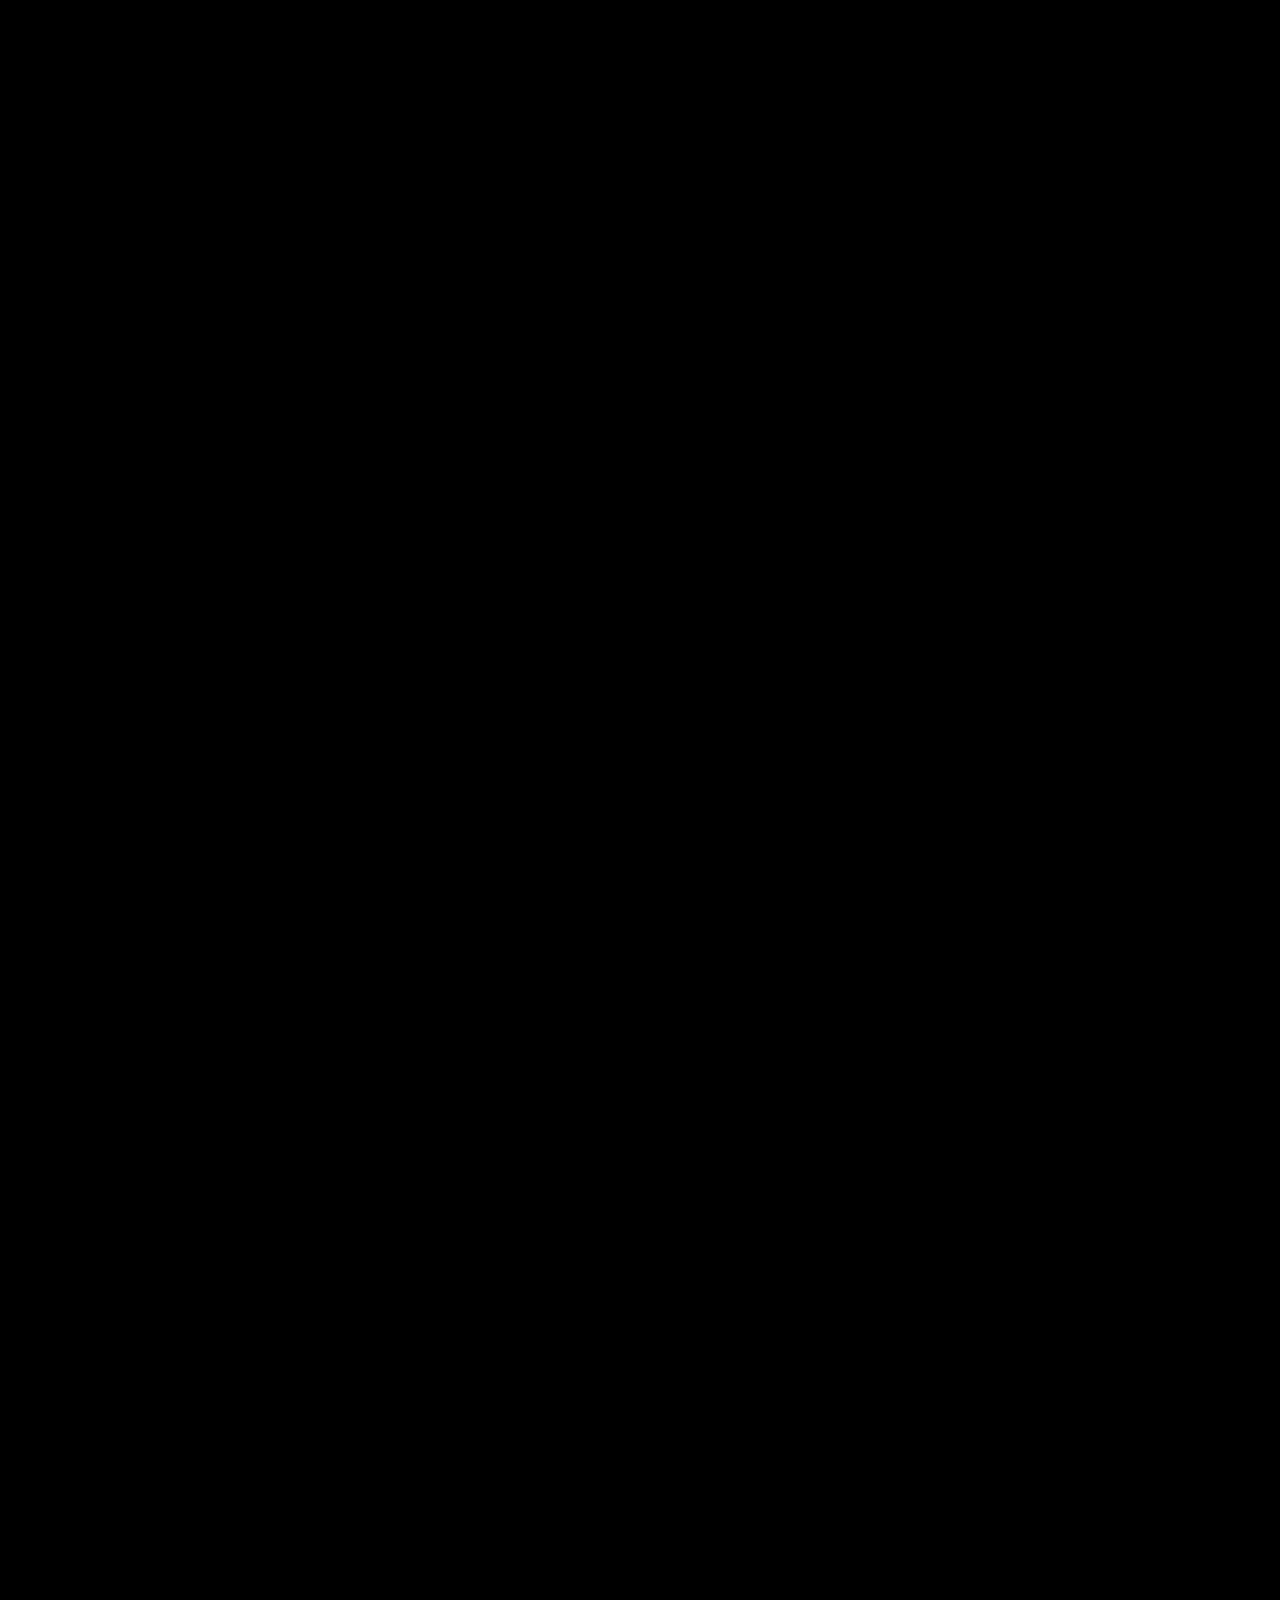
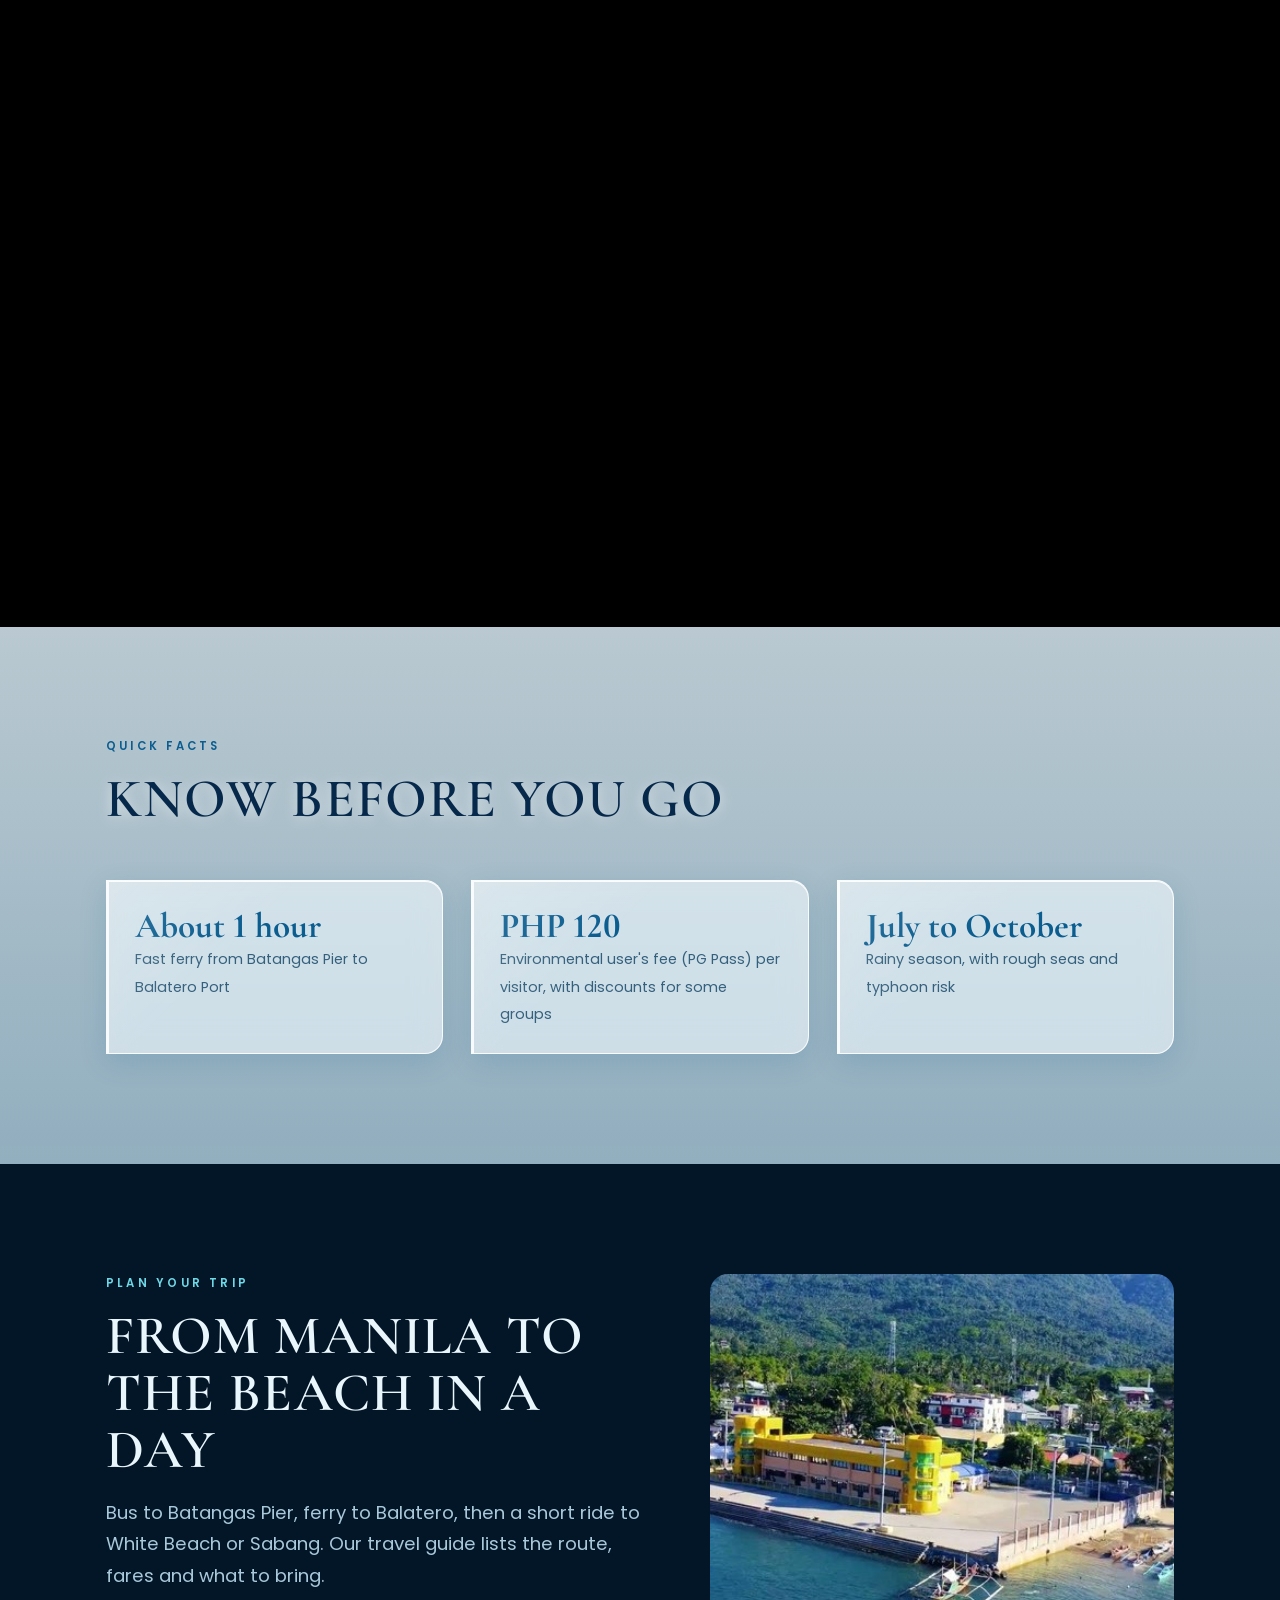
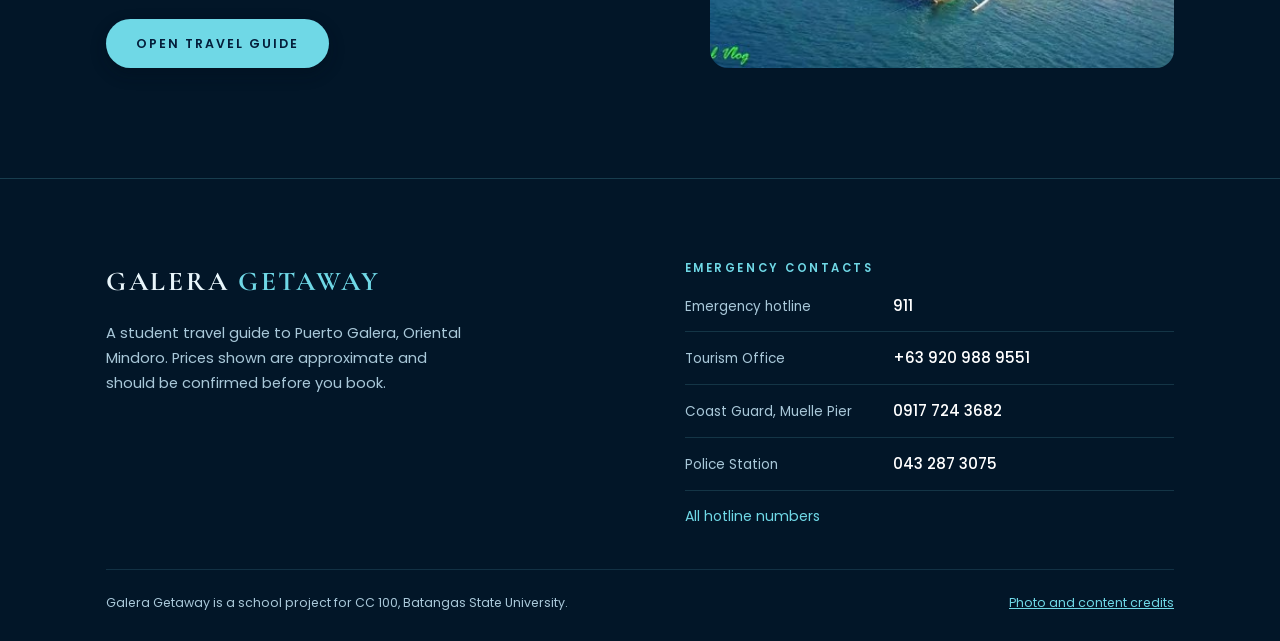
==== commit b200879c: "feat: glass theme, photo hover cards, hotels, packages, hotlines and splash - Glassmorphism theme wi" ====
--- a/index.html
+++ b/index.html
@@ -5,12 +5,34 @@
   <meta name="viewport" content="width=device-width, initial-scale=1">
   <title>Home | Galera Getaway</title>
   <meta name="description" content="Plan a trip to Puerto Galera: places to visit, activities, hotels and a travel guide.">
+  <meta property="og:type" content="website">
+  <meta property="og:site_name" content="Galera Getaway">
+  <meta property="og:title" content="Home | Galera Getaway">
+  <meta property="og:description" content="Plan a trip to Puerto Galera: places to visit, activities, hotels and a travel guide.">
+  <meta property="og:url" content="https://galera-getaway.vercel.app/index.html">
+  <meta property="og:image" content="https://galera-getaway.vercel.app/og-image.jpg">
+  <meta property="og:image:width" content="1200">
+  <meta property="og:image:height" content="630">
+  <meta property="og:image:alt" content="Explore the Pearl of Mindoro: White Beach in Puerto Galera with the Galera Getaway name">
+  <meta name="twitter:card" content="summary_large_image">
+  <meta name="twitter:title" content="Home | Galera Getaway">
+  <meta name="twitter:description" content="Plan a trip to Puerto Galera: places to visit, activities, hotels and a travel guide.">
+  <meta name="twitter:image" content="https://galera-getaway.vercel.app/og-image.jpg">
+  <meta name="theme-color" content="#041e3a">
   <link rel="preconnect" href="https://fonts.googleapis.com">
   <link rel="preconnect" href="https://fonts.gstatic.com" crossorigin>
   <link href="https://fonts.googleapis.com/css2?family=Cormorant+Garamond:wght@500;600;700&amp;family=Poppins:wght@400;500;600&amp;display=swap" rel="stylesheet">
+  <script>try{var n=performance.getEntriesByType("navigation")[0];if(sessionStorage.getItem("gg")&&n&&n.type!=="reload")document.documentElement.classList.add("no-splash");sessionStorage.setItem("gg","1")}catch(e){}</script>
   <link rel="stylesheet" href="styles.css">
 </head>
 <body>
+  <div class="splash" aria-hidden="true">
+    <div class="splash-inner">
+      <p class="splash-brand">Galera <span>Getaway</span></p>
+      <span class="splash-line"></span>
+      <p class="splash-tag">Explore the Pearl of Mindoro</p>
+    </div>
+  </div>
   <div class="progress" aria-hidden="true"></div>
   <header class="site-header">
     <div class="wrap">
@@ -66,7 +88,7 @@
           <div class="card-body">
             <span class="tag">Beach</span>
             <h3>White Beach</h3>
-            <p>Wide white sand, sunsets, bars and restaurants, and fire dancers in the evening.</p>
+            <p>Sand, sunsets and evening fire dancers.</p>
             <a class="btn ghost" href="places.html#white-beach">See details</a>
           </div>
         </article>
@@ -75,7 +97,7 @@
           <div class="card-body">
             <span class="tag">Diving</span>
             <h3>Sabang and La Laguna</h3>
-            <p>The center for dive resorts, nightlife and international dining, with reefs close to shore.</p>
+            <p>Dive resorts, nightlife and close reefs.</p>
             <a class="btn ghost" href="places.html#sabang">See details</a>
           </div>
         </article>
@@ -84,7 +106,7 @@
           <div class="card-body">
             <span class="tag">Nature</span>
             <h3>Tamaraw Falls</h3>
-            <p>A roadside waterfall on the way toward Calapan. An entrance fee applies.</p>
+            <p>A roadside waterfall. Fee applies.</p>
             <a class="btn ghost" href="places.html#tamaraw-falls">See details</a>
           </div>
         </article>
@@ -156,6 +178,7 @@
             <div><dt>Coast Guard, Muelle Pier</dt><dd><a href="tel:+639177243682">0917 724 3682</a></dd></div>
             <div><dt>Police Station</dt><dd><a href="tel:+63432873075">043 287 3075</a></dd></div>
           </dl>
+          <p class="footer-more"><a href="hotlines.html">All hotline numbers</a></p>
         </div>
       </div>
       <div class="footer-base">
--- a/styles.css
+++ b/styles.css
@@ -371,23 +371,27 @@
 
 /* ---------- Phone: bottom tab bar replaces top menu ---------- */
 @media (max-width: 1179px) {
-  body { padding-bottom: calc(var(--tab-h) + env(safe-area-inset-bottom)); }
+  body { padding-bottom: calc(var(--tab-h) + 24px + env(safe-area-inset-bottom)); }
   .site-header { position: static; background: var(--navy-900); }
   .site-header .wrap { height: 60px; justify-content: center; }
   .brand { font-size: 1.45rem; }
 
   .nav-list {
     position: fixed;
-    left: 0;
-    right: 0;
-    bottom: 0;
+    left: 12px;
+    right: 12px;
+    bottom: calc(10px + env(safe-area-inset-bottom));
     z-index: 60;
-    gap: 0;
+    gap: 2px;
     justify-content: space-around;
-    height: calc(var(--tab-h) + env(safe-area-inset-bottom));
-    padding: 6px 4px env(safe-area-inset-bottom);
-    background: rgba(3, 23, 41, 0.99);
-    border-top: 1px solid rgba(111, 216, 230, 0.28);
+    height: var(--tab-h);
+    padding: 6px;
+    background: rgba(5, 28, 50, 0.62);
+    -webkit-backdrop-filter: blur(18px) saturate(160%);
+    backdrop-filter: blur(18px) saturate(160%);
+    border: 1px solid rgba(233, 246, 251, 0.28);
+    border-radius: 24px;
+    box-shadow: 0 10px 30px rgba(1, 12, 24, 0.35), inset 0 1px 0 rgba(255, 255, 255, 0.22);
   }
   .nav-list li { flex: 1 1 0; min-width: 0; }
   .nav-list a {
@@ -400,11 +404,10 @@
     padding: 4px 2px;
     font-size: 0.6rem;
     letter-spacing: 0.04em;
-    border-bottom: 0;
-    border-top: 2px solid transparent;
-    border-radius: 0;
-  }
-  .nav-list a[aria-current="page"] { color: var(--cyan); border-top-color: var(--cyan); }
+    border: 0;
+    border-radius: 18px;
+  }
+  .nav-list a[aria-current="page"] { color: var(--cyan); background: rgba(233, 246, 251, 0.16); }
   .nav-list svg { display: block; width: 22px; height: 22px; fill: none; stroke: currentColor; stroke-width: 1.7; stroke-linecap: round; stroke-linejoin: round; }
   .nav-list .tab-label-full { display: none; }
   .nav-list .tab-label-short { display: block; }
@@ -741,3 +744,367 @@
   .search-form .field { border-left: 1px solid rgba(111, 216, 230, 0.22); border-top: 0; padding: 8px 16px; }
   .search-form .field:first-child { border-left: 0; }
 }
+
+/* A transformed header would trap the fixed tab bar, so no header animation on phones and tablets */
+@media (max-width: 1179px) { .site-header { animation: none; } }
+
+
+/* Contact page: photo fills the space under the about text */
+.about-col { display: flex; flex-direction: column; }
+.about-photo { flex: 1 1 0; width: 100%; min-height: 220px; margin-top: 32px; border-radius: var(--radius); object-fit: cover; }
+@media (max-width: 1019px) { .about-photo { flex: none; height: 260px; } }
+
+/* Currency converter */
+.fx-section { padding: clamp(36px, 6vw, 64px) 0; }
+.converter { display: grid; grid-template-columns: minmax(240px, 0.8fr) 2fr; gap: clamp(20px, 3vw, 40px); align-items: center; }
+.converter h2 { font-size: clamp(1.7rem, 3.2vw, 2.4rem); margin-bottom: 16px; }
+.converter .eyebrow { color: var(--blue-700); margin-bottom: 8px; }
+.converter .note { margin-top: 12px; color: #46708a; }
+.fx-list { display: grid; grid-template-columns: repeat(4, minmax(0, 1fr)); gap: 10px; margin: 0; padding: 0; list-style: none; }
+.fx-list li { display: flex; flex-direction: column; gap: 2px; padding: 12px 14px; border-radius: 14px; background: rgba(255, 255, 255, 0.6); border: 1px solid rgba(255, 255, 255, 0.9); }
+.fx-list b { font-size: 0.68rem; letter-spacing: 0.16em; color: var(--blue-700); }
+.fx-list strong { font-family: var(--sans); font-weight: 600; font-size: 1.3rem; line-height: 1.2; font-variant-numeric: tabular-nums; }
+.fx-list span { font-size: 0.74rem; color: #46708a; }
+@media (max-width: 900px) { .converter { grid-template-columns: 1fr; } }
+@media (max-width: 520px) {
+  .fx-list { grid-template-columns: repeat(2, minmax(0, 1fr)); gap: 8px; }
+  .fx-list li { flex-direction: row; flex-wrap: wrap; align-items: baseline; justify-content: space-between; padding: 10px 12px; }
+  .fx-list strong { font-size: 1.1rem; }
+  .fx-list span { display: none; }
+}
+
+/* ---------- Glassmorphism theme ---------- */
+:root {
+  --glass-dark: rgba(255, 255, 255, 0.08);
+  --glass-dark-edge: rgba(255, 255, 255, 0.22);
+  --glass-light: rgba(255, 255, 255, 0.55);
+  --glass-light-edge: rgba(255, 255, 255, 0.85);
+  --glass-shadow: 0 8px 28px rgba(1, 12, 24, 0.22);
+  --glass-blur: blur(14px) saturate(150%);
+}
+
+/* A fixed ocean glow sits behind everything so the glass has something to blur */
+body { background: var(--navy-950); }
+body::before {
+  content: "";
+  position: fixed;
+  inset: 0;
+  z-index: -1;
+  pointer-events: none;
+  background:
+    radial-gradient(48vmax 48vmax at 12% 8%, rgba(28, 143, 194, 0.55), transparent 62%),
+    radial-gradient(44vmax 44vmax at 92% 30%, rgba(111, 216, 230, 0.32), transparent 60%),
+    radial-gradient(52vmax 52vmax at 30% 96%, rgba(11, 93, 143, 0.6), transparent 62%),
+    linear-gradient(160deg, #04203d 0%, #031729 100%);
+}
+
+/* Sections become see through tints */
+.section.deep { background: rgba(3, 23, 41, 0.38); }
+.section.light { background: rgba(214, 238, 249, 0.72); }
+.site-footer { background: rgba(3, 23, 41, 0.55); }
+
+/* Header */
+.site-header {
+  background: rgba(4, 30, 58, 0.5);
+  -webkit-backdrop-filter: var(--glass-blur);
+  backdrop-filter: var(--glass-blur);
+  border-bottom: 1px solid var(--glass-dark-edge);
+}
+@media (max-width: 1179px) {
+  .site-header { background: rgba(4, 30, 58, 0.55); }
+}
+
+/* Cards, facts, tables and forms */
+.card, .fact, .table-wrap {
+  background: var(--glass-dark);
+  border: 1px solid var(--glass-dark-edge);
+  box-shadow: var(--glass-shadow), inset 0 1px 0 rgba(255, 255, 255, 0.18);
+  -webkit-backdrop-filter: var(--glass-blur);
+  backdrop-filter: var(--glass-blur);
+}
+.fact { border-left: 3px solid var(--cyan); }
+.card:hover { border-color: rgba(255, 255, 255, 0.5); }
+
+.section.light .card, .section.light .table-wrap, .section.light .fact {
+  background: var(--glass-light);
+  border-color: var(--glass-light-edge);
+  box-shadow: 0 8px 28px rgba(11, 93, 143, 0.16), inset 0 1px 0 rgba(255, 255, 255, 0.9);
+}
+.section.light th { background: rgba(255, 255, 255, 0.45); }
+.section.light td { border-color: rgba(11, 93, 143, 0.12); }
+th { background: rgba(255, 255, 255, 0.07); }
+
+.form-card {
+  background: rgba(238, 247, 251, 0.78);
+  border: 1px solid var(--glass-light-edge);
+  box-shadow: 0 12px 36px rgba(1, 12, 24, 0.25), inset 0 1px 0 #fff;
+  -webkit-backdrop-filter: var(--glass-blur);
+  backdrop-filter: var(--glass-blur);
+}
+.field input, .field select, .field textarea { background: rgba(255, 255, 255, 0.8); border-color: rgba(11, 93, 143, 0.25); }
+
+/* Chips, tags and ghost buttons */
+.chip { background: var(--glass-light); border-color: var(--glass-light-edge); -webkit-backdrop-filter: blur(8px); backdrop-filter: blur(8px); }
+.tag { background: rgba(255, 255, 255, 0.14); border: 1px solid rgba(255, 255, 255, 0.22); }
+.section.light .tag { background: rgba(255, 255, 255, 0.6); border-color: rgba(255, 255, 255, 0.9); }
+.btn.ghost { background: rgba(255, 255, 255, 0.08); -webkit-backdrop-filter: blur(8px); backdrop-filter: blur(8px); }
+
+/* Keep phones smooth: lighter blur on the many cards */
+@media (max-width: 1179px) {
+  .card, .fact, .table-wrap { -webkit-backdrop-filter: blur(8px); backdrop-filter: blur(8px); }
+}
+@media (prefers-reduced-transparency: reduce) {
+  .card, .fact, .table-wrap, .form-card, .site-header { -webkit-backdrop-filter: none; backdrop-filter: none; }
+  .card, .fact, .table-wrap { background: var(--navy-800); }
+}
+
+/* ---------- Glass polish and smooth motion ---------- */
+@view-transition { navigation: auto; }
+::view-transition-old(root) { animation: 0.35s ease both vt-out; }
+::view-transition-new(root) { animation: 0.45s ease both vt-in; }
+@keyframes vt-out { to { opacity: 0; transform: scale(0.99); } }
+@keyframes vt-in { from { opacity: 0; transform: translateY(8px); } }
+
+/* Brighter, airier light sections with a soft sky gradient */
+.section.light { background: linear-gradient(180deg, rgba(232, 246, 252, 0.8), rgba(196, 228, 243, 0.74)); }
+
+/* A slow drifting glow behind the glass */
+body::after {
+  content: "";
+  position: fixed;
+  z-index: -1;
+  pointer-events: none;
+  width: 60vmax;
+  height: 60vmax;
+  left: -15vmax;
+  top: 30vh;
+  border-radius: 50%;
+  background: radial-gradient(circle, rgba(111, 216, 230, 0.28), transparent 65%);
+  animation: glow-drift 28s ease-in-out infinite alternate;
+  will-change: transform;
+}
+@keyframes glow-drift {
+  from { transform: translate3d(0, 0, 0) scale(1); }
+  to { transform: translate3d(60vw, -20vh, 0) scale(1.15); }
+}
+
+/* Glass sheen: a soft highlight that follows the top edge of every panel */
+.card, .fact, .form-card { position: relative; }
+.card::before, .fact::before, .form-card::before {
+  content: "";
+  position: absolute;
+  inset: 0;
+  border-radius: inherit;
+  pointer-events: none;
+  background: linear-gradient(135deg, rgba(255, 255, 255, 0.22), rgba(255, 255, 255, 0) 38%);
+  z-index: 1;
+  opacity: 0.7;
+  transition: opacity 0.5s ease;
+}
+.card:hover::before { opacity: 1; }
+.form-card > * { position: relative; z-index: 2; }
+
+/* Smooth, consistent easing everywhere */
+.card, .fact, .table-wrap, .chip, .tag, .btn, .nav-list a, .field input, .field select, .field textarea, .site-header {
+  transition-property: transform, box-shadow, background-color, border-color, color, opacity;
+  transition-duration: 0.45s;
+  transition-timing-function: cubic-bezier(0.22, 1, 0.36, 1);
+}
+.card:hover {
+  transform: translateY(-6px);
+  box-shadow: 0 18px 44px rgba(1, 12, 24, 0.32), inset 0 1px 0 rgba(255, 255, 255, 0.3);
+}
+.section.light .card:hover { box-shadow: 0 18px 44px rgba(11, 93, 143, 0.28), inset 0 1px 0 #fff; }
+.card img { transition: transform 0.9s cubic-bezier(0.22, 1, 0.36, 1); }
+.card:hover img { transform: scale(1.05); }
+.chip:hover { background: rgba(255, 255, 255, 0.85); transform: translateY(-1px); }
+.field input:focus, .field select:focus, .field textarea:focus { background: #fff; border-color: var(--blue-500); box-shadow: 0 0 0 4px rgba(111, 216, 230, 0.35); outline: 0; }
+.btn:active { transform: translateY(0) scale(0.98); }
+
+/* Filtered cards fade in instead of snapping */
+.stay { animation: stay-in 0.5s cubic-bezier(0.22, 1, 0.36, 1) backwards; }
+@keyframes stay-in { from { opacity: 0; transform: translateY(14px) scale(0.98); } }
+
+@media (prefers-reduced-motion: reduce) {
+  body::after, .stay { animation: none; }
+  .card, .card img, .btn { transition: none; }
+  .card:hover, .card:hover img { transform: none; }
+  @view-transition { navigation: none; }
+}
+
+/* ---------- Photo cards: title on the photo, details rise up on hover ---------- */
+@media (hover: hover) and (pointer: fine) {
+  .card { display: block; aspect-ratio: 4 / 5; background: var(--navy-800); }
+  .card > img { position: absolute; inset: 0; width: 100%; height: 100%; aspect-ratio: auto; }
+  .card::after {
+    content: "";
+    position: absolute;
+    inset: 0;
+    z-index: 1;
+    pointer-events: none;
+    background: linear-gradient(to top, rgba(3, 23, 41, 0.78) 0%, rgba(3, 23, 41, 0) 48%);
+  }
+  .card-body {
+    position: absolute;
+    left: 0;
+    right: 0;
+    bottom: 0;
+    z-index: 2;
+    flex: none;
+    gap: 0;
+    padding: 22px 24px 24px;
+    border-radius: 22px 22px 0 0;
+    border-top: 1px solid transparent;
+    background: rgba(3, 23, 41, 0);
+    transition: background 0.6s cubic-bezier(0.22, 1, 0.36, 1), border-color 0.6s ease, backdrop-filter 0.6s ease;
+  }
+  .card-body h3, .section.light .card-body h3 { color: #fff; text-shadow: 0 2px 14px rgba(0, 0, 0, 0.45); }
+  .card-body > :not(h3) {
+    max-height: 0;
+    margin: 0;
+    opacity: 0;
+    overflow: hidden;
+    transform: translateY(18px);
+    transition: max-height 0.7s cubic-bezier(0.22, 1, 0.36, 1), margin 0.7s cubic-bezier(0.22, 1, 0.36, 1), opacity 0.45s ease, transform 0.7s cubic-bezier(0.22, 1, 0.36, 1);
+  }
+  .card-body > .tag { margin-bottom: 0; }
+  .card-body p, .section.light .card-body p { color: #dcedf5; }
+  .card-body p.price, .section.light .card-body p.price { color: var(--cyan); }
+  .card-body p.price small, .section.light .card-body p.price small { color: #bcd9e6; }
+  .section.light .tag, .tag { background: rgba(255, 255, 255, 0.16); color: #fff; border-color: rgba(255, 255, 255, 0.3); }
+  .section.light .card-body .btn.ghost { color: #fff; border-color: rgba(255, 255, 255, 0.55); }
+
+  .card:hover .card-body, .card:focus-within .card-body {
+    background: linear-gradient(to top, rgba(3, 23, 41, 0.94) 60%, rgba(6, 40, 74, 0.72));
+    border-top-color: rgba(255, 255, 255, 0.28);
+    -webkit-backdrop-filter: blur(14px);
+    backdrop-filter: blur(14px);
+  }
+  .card:hover .card-body > :not(h3), .card:focus-within .card-body > :not(h3) {
+    max-height: 340px;
+    margin-top: 10px;
+    opacity: 1;
+    transform: none;
+  }
+  .card:hover .card-body > .tag, .card:focus-within .card-body > .tag { margin: 0 0 10px; }
+  .card:hover img, .card:focus-within img { transform: scale(1.12); }
+  .card:hover, .card:focus-within { transform: translateY(-8px); }
+}
+
+/* ---------- Depth: shadows on the important things ---------- */
+:root {
+  --shadow-soft: 0 2px 6px rgba(1, 12, 24, 0.18), 0 10px 24px rgba(1, 12, 24, 0.22);
+  --shadow-deep: 0 4px 10px rgba(1, 12, 24, 0.2), 0 22px 48px rgba(1, 12, 24, 0.38);
+}
+.card { box-shadow: var(--shadow-soft), inset 0 1px 0 rgba(255, 255, 255, 0.18); }
+.card:hover, .card:focus-within { box-shadow: var(--shadow-deep), 0 0 0 1px rgba(255, 255, 255, 0.18), 0 0 40px rgba(111, 216, 230, 0.18); }
+.fact, .table-wrap { box-shadow: var(--shadow-soft), inset 0 1px 0 rgba(255, 255, 255, 0.18); }
+.form-card { box-shadow: var(--shadow-deep), inset 0 1px 0 #fff; }
+.fx-list li { box-shadow: 0 6px 16px rgba(6, 40, 74, 0.14); }
+.btn { box-shadow: 0 6px 16px rgba(1, 12, 24, 0.3); }
+.btn:hover, .btn:focus-visible { box-shadow: 0 12px 28px rgba(1, 12, 24, 0.4), 0 0 24px rgba(111, 216, 230, 0.35); }
+.btn:active { box-shadow: 0 3px 8px rgba(1, 12, 24, 0.3); }
+.chip { box-shadow: 0 4px 12px rgba(6, 40, 74, 0.16); }
+.site-header { box-shadow: 0 8px 28px rgba(1, 12, 24, 0.3); }
+.hero h1, .hero .lead, .hero .eyebrow { text-shadow: 0 3px 22px rgba(1, 12, 24, 0.55); }
+.section-head h2 { text-shadow: 0 2px 18px rgba(1, 12, 24, 0.25); }
+.section.light .section-head h2 { text-shadow: 0 2px 14px rgba(255, 255, 255, 0.6); }
+.step::before { box-shadow: 0 6px 16px rgba(1, 12, 24, 0.35), 0 0 0 6px rgba(111, 216, 230, 0.15); }
+.map-frame, .about-photo { box-shadow: var(--shadow-soft); }
+
+/* ---------- One line titles and italic one line descriptions ---------- */
+.card { container-type: inline-size; }
+.card-body p:not(.price) { white-space: nowrap; font-style: italic; font-size: clamp(0.78rem, 3.7cqi, 0.93rem); }
+
+/* ---------- Hotline numbers page ---------- */
+.footer-more { margin-top: 14px; font-size: 0.82rem; }
+.footer-more a { color: var(--cyan); }
+.hl-grid { display: grid; grid-template-columns: repeat(2, minmax(0, 1fr)); gap: clamp(14px, 2.4vw, 24px); align-items: start; }
+.hl-group { border-radius: var(--radius); overflow: hidden; background: var(--glass-dark); border: 1px solid var(--glass-dark-edge); box-shadow: var(--shadow-soft), inset 0 1px 0 rgba(255, 255, 255, 0.18); -webkit-backdrop-filter: blur(8px); backdrop-filter: blur(8px); }
+.hl-group header { display: flex; align-items: center; justify-content: space-between; gap: 12px; padding: 14px 20px; background: rgba(28, 143, 194, 0.35); }
+.hl-alert header { background: rgba(214, 120, 20, 0.55); }
+.hl-group h3 { font-size: 1.05rem; letter-spacing: 0.08em; }
+.hl-badge { padding: 3px 10px; border-radius: 999px; background: rgba(255, 255, 255, 0.2); font-size: 0.64rem; font-weight: 600; letter-spacing: 0.1em; text-transform: uppercase; white-space: nowrap; }
+.hl-group ul { margin: 0; padding: 4px 20px 8px; }
+.hl-group li { display: flex; flex-wrap: wrap; align-items: center; justify-content: space-between; gap: 8px 16px; padding: 12px 0; border-bottom: 1px solid rgba(255, 255, 255, 0.12); }
+.hl-group li:last-child { border-bottom: 0; }
+.hl-name { font-size: 0.93rem; font-weight: 500; }
+.hl-nums { display: flex; flex-wrap: wrap; gap: 8px; }
+.hl-nums a { padding: 7px 16px; border-radius: 999px; background: rgba(111, 216, 230, 0.16); border: 1px solid rgba(111, 216, 230, 0.4); color: #fff; font-size: 0.86rem; font-weight: 600; font-variant-numeric: tabular-nums; text-decoration: none; box-shadow: 0 4px 12px rgba(1, 12, 24, 0.25); transition: background 0.3s ease, transform 0.3s ease; }
+.hl-nums a:hover, .hl-nums a:focus-visible { background: var(--cyan); color: var(--navy-900); transform: translateY(-2px); }
+@media (max-width: 860px) { .hl-grid { grid-template-columns: 1fr; } }
+
+/* ---------- Tour packages ---------- */
+.pkg-grid { display: grid; grid-template-columns: repeat(4, minmax(0, 1fr)); gap: clamp(14px, 2vw, 24px); align-items: stretch; }
+.pkg { display: flex; flex-direction: column; gap: 10px; padding: 24px 22px; border-radius: var(--radius); background: var(--glass-dark); border: 1px solid var(--glass-dark-edge); box-shadow: var(--shadow-soft), inset 0 1px 0 rgba(255, 255, 255, 0.18); -webkit-backdrop-filter: blur(8px); backdrop-filter: blur(8px); transition: transform 0.45s cubic-bezier(0.22, 1, 0.36, 1), box-shadow 0.45s ease; }
+.pkg:hover { transform: translateY(-6px); box-shadow: var(--shadow-deep), 0 0 36px rgba(111, 216, 230, 0.2); }
+.pkg h3 { font-size: 1.35rem; }
+.pkg-promo { background: linear-gradient(160deg, rgba(214, 120, 20, 0.55), rgba(214, 120, 20, 0.18)); border-color: rgba(255, 200, 120, 0.55); }
+.pkg-price { font-family: var(--serif); font-size: 2.2rem; font-weight: 700; line-height: 1.05; color: #fff; }
+.pkg-price small { display: block; margin-top: 4px; font-family: var(--sans); font-size: 0.74rem; font-weight: 400; color: #ffe2bd; }
+.pkg-list li { position: relative; padding: 6px 0 6px 22px; font-size: 0.9rem; color: var(--text-light); border-bottom: 1px solid rgba(255, 255, 255, 0.1); }
+.pkg-list li:last-child { border-bottom: 0; }
+.pkg-list li::before { content: ""; position: absolute; left: 2px; top: 14px; width: 8px; height: 8px; border-radius: 50%; background: var(--cyan); }
+.pkg-contact { display: flex; flex-wrap: wrap; align-items: center; justify-content: space-between; gap: 18px 28px; margin-top: clamp(22px, 3vw, 36px); padding: 20px 24px; border-radius: var(--radius); background: var(--glass-dark); border: 1px solid var(--glass-dark-edge); box-shadow: var(--shadow-soft); }
+.pkg-contact strong { display: block; font-weight: 600; }
+.pkg-contact span { font-size: 0.86rem; color: var(--text-soft); }
+.pkg-actions { display: flex; flex-wrap: wrap; gap: 10px; }
+@media (max-width: 1100px) { .pkg-grid { grid-template-columns: repeat(2, minmax(0, 1fr)); } }
+@media (max-width: 600px) { .pkg-grid { grid-template-columns: 1fr; } .pkg-actions .btn { flex: 1 1 100%; text-align: center; } }
+
+/* ---------- Splash screen ---------- */
+.splash {
+  position: fixed;
+  inset: 0;
+  z-index: 9999;
+  display: grid;
+  place-items: center;
+  pointer-events: none;
+  background:
+    radial-gradient(60vmax 60vmax at 20% 15%, rgba(28, 143, 194, 0.55), transparent 60%),
+    radial-gradient(55vmax 55vmax at 85% 90%, rgba(111, 216, 230, 0.3), transparent 60%),
+    linear-gradient(160deg, #04203d, #031729);
+  animation: splash-out 0.8s cubic-bezier(0.22, 1, 0.36, 1) 1.5s forwards;
+}
+.splash-inner { text-align: center; padding: 0 var(--gutter); }
+.splash-brand {
+  font-family: var(--serif);
+  font-size: clamp(2.4rem, 9vw, 5rem);
+  font-weight: 700;
+  letter-spacing: 0.1em;
+  text-transform: uppercase;
+  text-shadow: 0 4px 30px rgba(111, 216, 230, 0.35);
+  animation: splash-brand 1.3s cubic-bezier(0.22, 1, 0.36, 1) 0.15s backwards;
+}
+.splash-brand span { color: var(--cyan); }
+.splash-line {
+  display: block;
+  width: min(280px, 60vw);
+  height: 2px;
+  margin: 18px auto 16px;
+  border-radius: 2px;
+  background: linear-gradient(90deg, transparent, var(--cyan), transparent);
+  transform-origin: center;
+  animation: splash-line 1.2s cubic-bezier(0.22, 1, 0.36, 1) 0.5s backwards;
+}
+.splash-tag {
+  font-size: clamp(0.7rem, 2.4vw, 0.9rem);
+  letter-spacing: 0.34em;
+  text-transform: uppercase;
+  color: var(--text-soft);
+  animation: splash-tag 1s ease 0.9s backwards;
+}
+@keyframes splash-brand { from { opacity: 0; transform: translateY(18px) scale(0.96); letter-spacing: 0.3em; filter: blur(8px); } }
+@keyframes splash-line { from { opacity: 0; transform: scaleX(0); } }
+@keyframes splash-tag { from { opacity: 0; transform: translateY(10px); } }
+@keyframes splash-out { to { opacity: 0; visibility: hidden; transform: scale(1.04); } }
+.no-splash .splash { display: none; }
+@media (prefers-reduced-motion: reduce) { .splash { animation-duration: 0.01s; animation-delay: 0.2s; } .splash * { animation: none; } }
+
+/* Phone: the header must not create a containing block, or the fixed bottom bar jumps to the top */
+@media (max-width: 1179px) {
+  .site-header { -webkit-backdrop-filter: none; backdrop-filter: none; box-shadow: none; }
+}
+
+/* Phones: skip the animated glow layer to keep scrolling smooth */
+@media (max-width: 1179px) { body::after { display: none; } }
